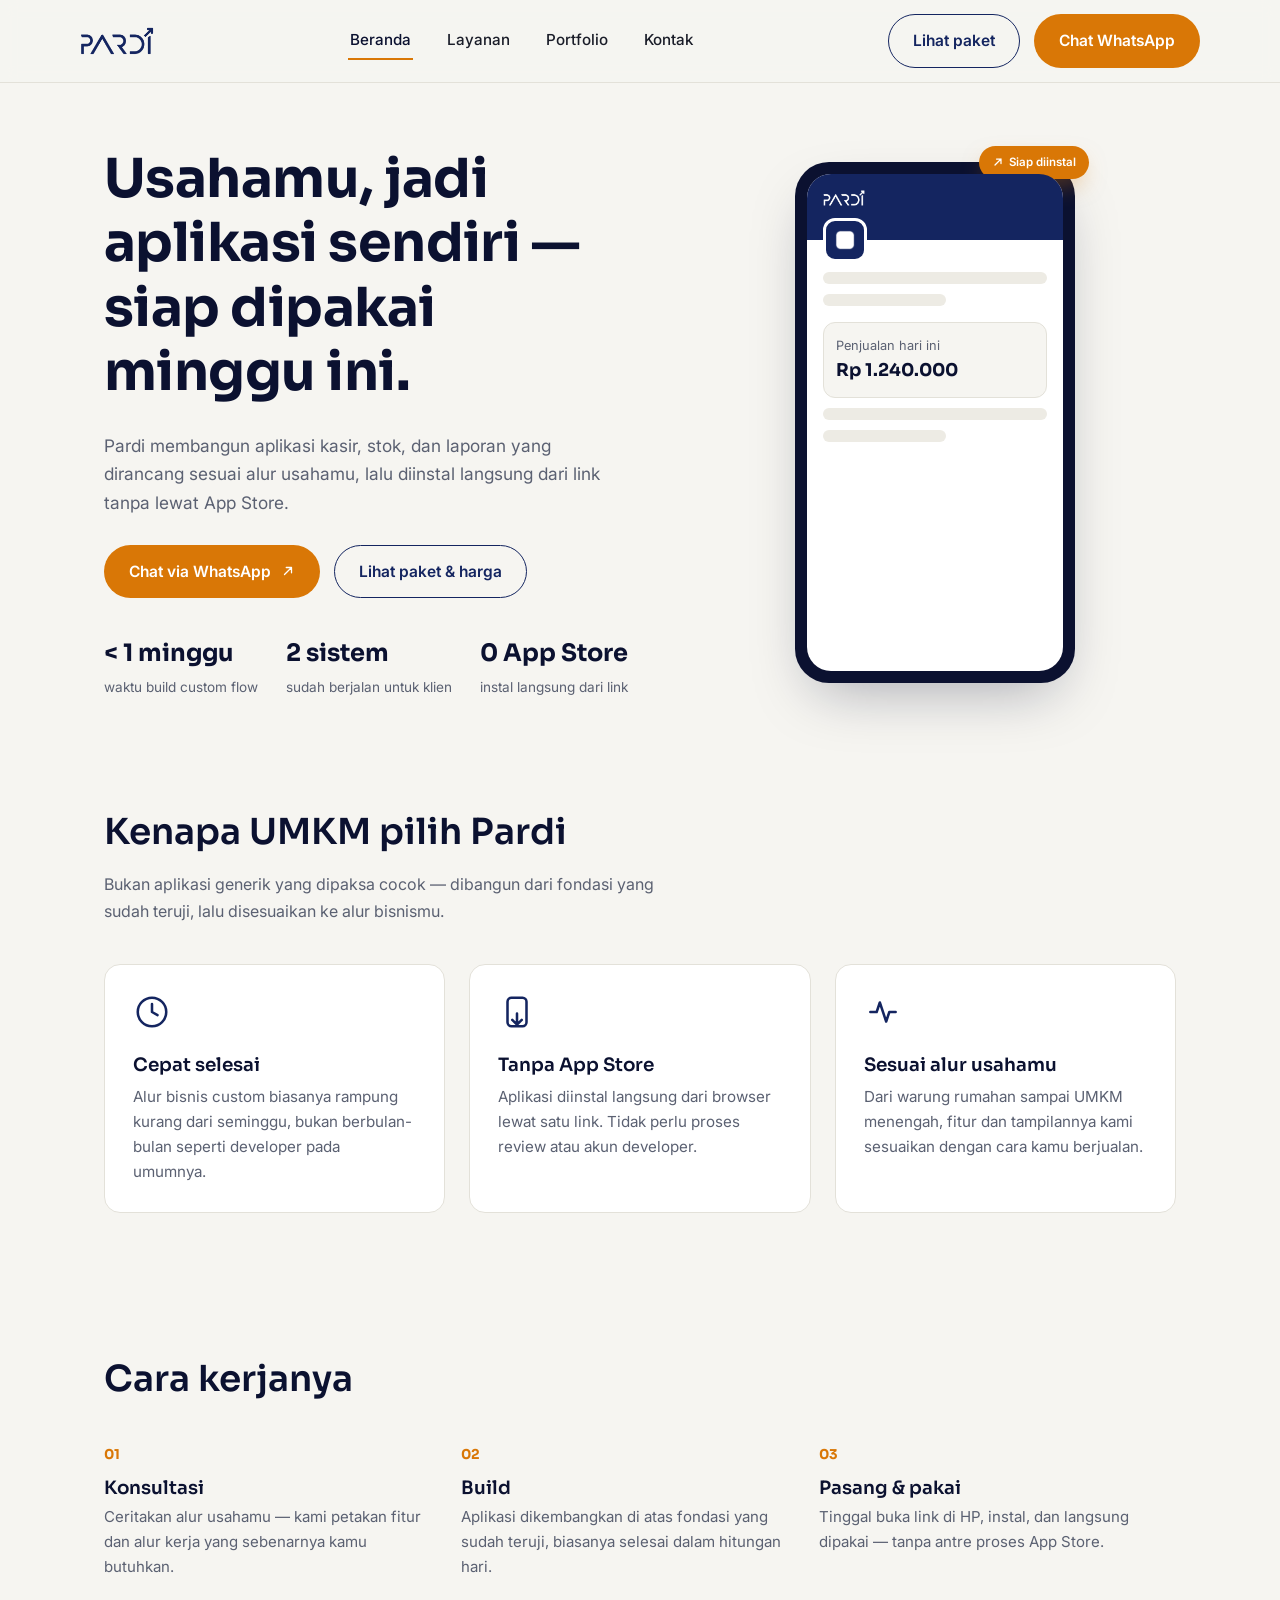
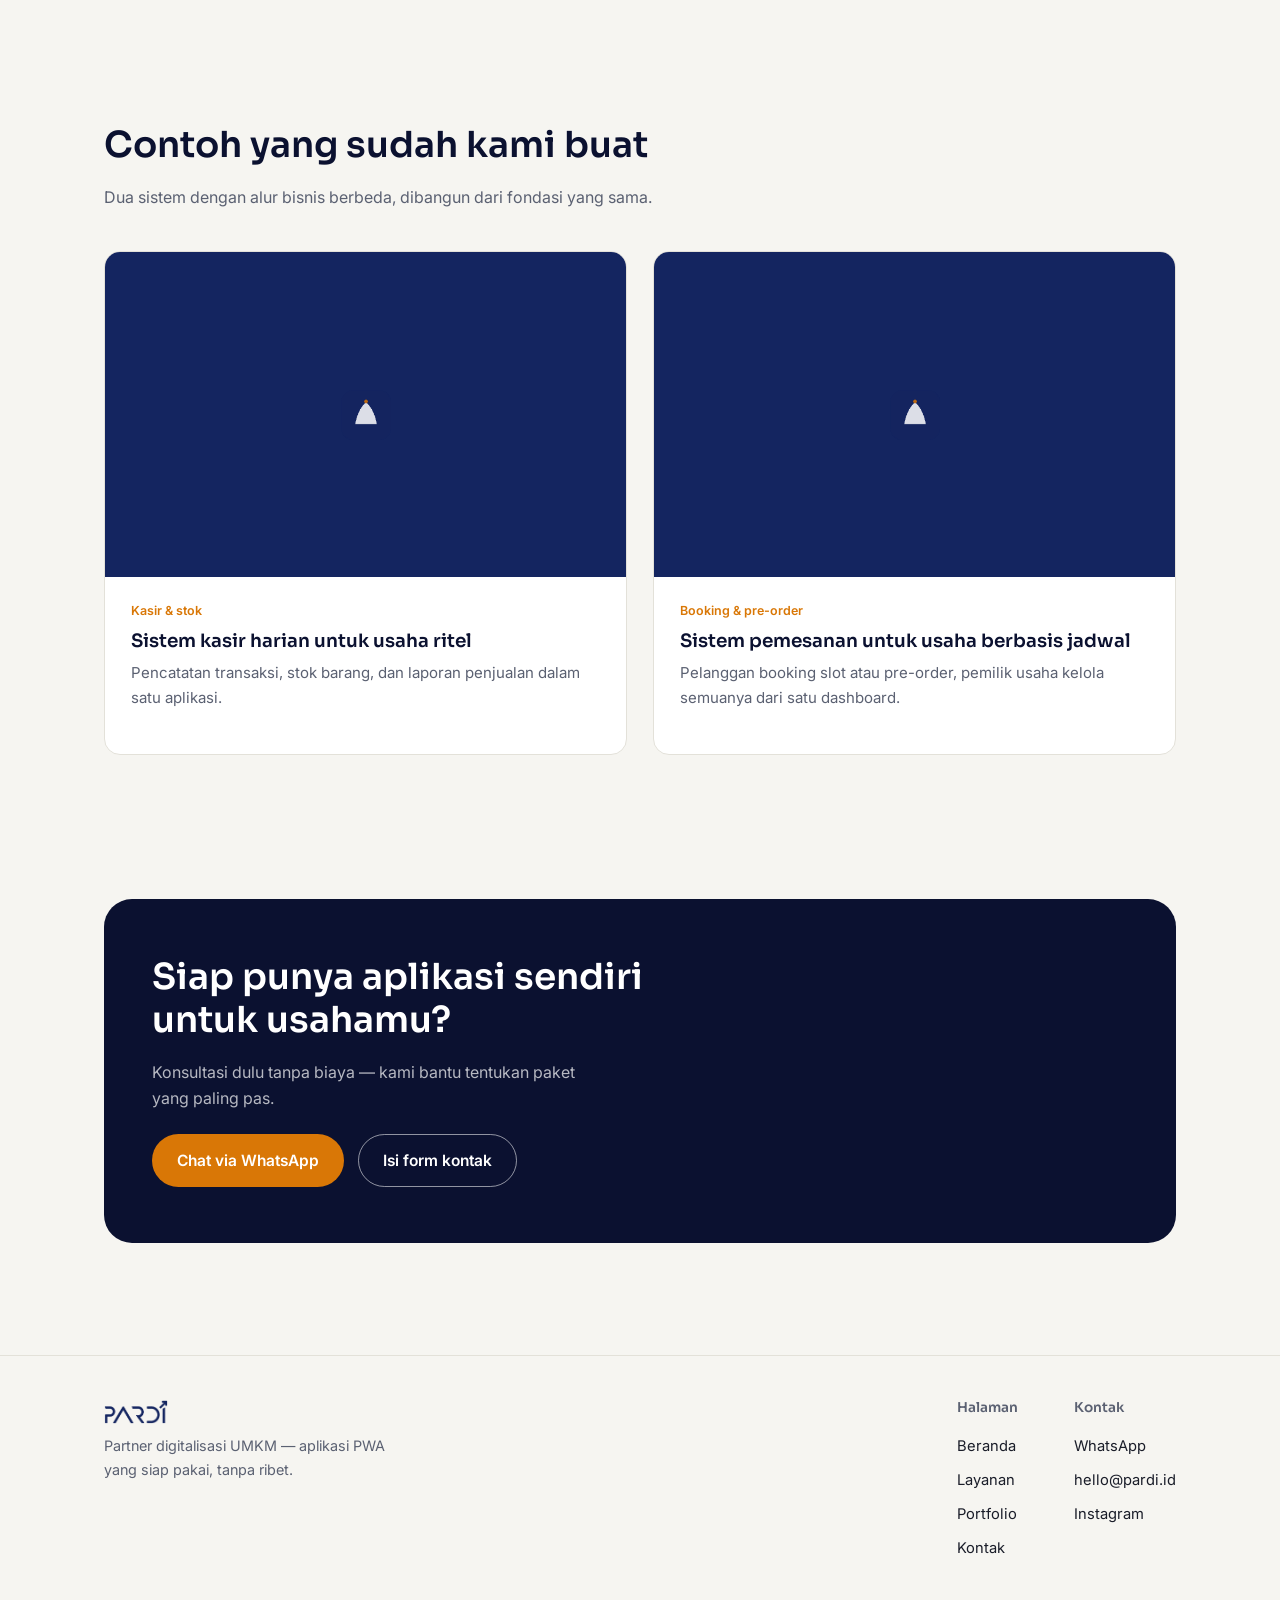
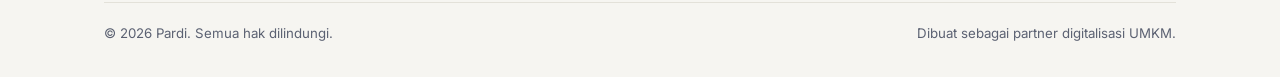
==== index.html @ 3a756428 "Initial website: Beranda, Layanan, Portfolio, Kontak" ====
<!DOCTYPE html>
<html lang="id">
<head>
<meta charset="UTF-8">
<meta name="viewport" content="width=device-width, initial-scale=1">
<title>Pardi — Partner Digitalisasi UMKM</title>
<meta name="description" content="Pardi bantu UMKM punya aplikasi kasir, stok, dan laporan sendiri. Instal langsung dari link, tanpa App Store, siap dalam hitungan hari.">
<link rel="manifest" href="manifest.json">
<meta name="theme-color" content="#142560">
<link rel="apple-touch-icon" href="assets/icons/apple-touch-icon.png">
<link rel="icon" href="assets/icons/favicon-32.png" sizes="32x32">
<link rel="stylesheet" href="assets/css/style.css">
</head>
<body>

<header class="site-header">
  <div class="wrap nav">
    <a href="index.html" class="nav-logo"><img src="assets/img/logo-pardi-navy.png" alt="Pardi"></a>
    <nav class="nav-links" id="nav-links">
      <a href="index.html" aria-current="page">Beranda</a>
      <a href="layanan.html">Layanan</a>
      <a href="portfolio.html">Portfolio</a>
      <a href="kontak.html">Kontak</a>
    </nav>
    <div class="nav-cta">
      <a class="btn btn-outline" href="layanan.html">Lihat paket</a>
      <a class="btn btn-primary" href="https://wa.me/6281200000000" target="_blank" rel="noopener">Chat WhatsApp</a>
      <button class="nav-toggle" aria-label="Buka menu" aria-expanded="false"><span></span><span></span><span></span></button>
    </div>
  </div>
</header>

<main>

  <section class="hero">
    <div class="wrap hero-grid">
      <div>
        <h1>Usahamu, jadi aplikasi sendiri — siap dipakai minggu ini.</h1>
        <p class="hero-sub">Pardi membangun aplikasi kasir, stok, dan laporan yang dirancang sesuai alur usahamu, lalu diinstal langsung dari link tanpa lewat App Store.</p>
        <div class="hero-ctas">
          <a class="btn btn-primary" href="https://wa.me/6281200000000" target="_blank" rel="noopener">
            Chat via WhatsApp
            <svg class="btn-arrow" width="14" height="14" viewBox="0 0 24 24" fill="none"><path d="M6 18L18 6M18 6H9M18 6V15" stroke="currentColor" stroke-width="2.2" stroke-linecap="round" stroke-linejoin="round"/></svg>
          </a>
          <a class="btn btn-outline" href="layanan.html">Lihat paket &amp; harga</a>
        </div>
        <div class="hero-meta">
          <div>&lt; 1 minggu<span>waktu build custom flow</span></div>
          <div>2 sistem<span>sudah berjalan untuk klien</span></div>
          <div>0 App Store<span>instal langsung dari link</span></div>
        </div>
      </div>

      <div class="phone-mock">
        <span class="install-pill">
          <svg width="12" height="12" viewBox="0 0 24 24" fill="none"><path d="M6 18L18 6M18 6H9M18 6V15" stroke="currentColor" stroke-width="2.5" stroke-linecap="round" stroke-linejoin="round"/></svg>
          Siap diinstal
        </span>
        <div class="phone-screen">
          <div class="phone-topbar">
            <img src="assets/img/logo-pardi-white.png" alt="">
            <div class="phone-app-icon"><img src="assets/icons/icon-192.png" alt=""></div>
          </div>
          <div class="phone-body">
            <div class="phone-row"></div>
            <div class="phone-row short"></div>
            <div class="phone-card">
              <div class="muted" style="font-size:.8rem;">Penjualan hari ini</div>
              <div class="amt">Rp 1.240.000</div>
            </div>
            <div class="phone-row"></div>
            <div class="phone-row short"></div>
          </div>
        </div>
      </div>
    </div>
  </section>

  <section>
    <div class="wrap">
      <div class="section-head">
        <h2>Kenapa UMKM pilih Pardi</h2>
        <p>Bukan aplikasi generik yang dipaksa cocok — dibangun dari fondasi yang sudah teruji, lalu disesuaikan ke alur bisnismu.</p>
      </div>
      <div class="value-grid">
        <div class="value-card">
          <svg class="value-mark" viewBox="0 0 24 24" fill="none"><circle cx="12" cy="12" r="9" stroke="#142560" stroke-width="1.6"/><path d="M12 7v5l3.5 2" stroke="#142560" stroke-width="1.6" stroke-linecap="round" stroke-linejoin="round"/></svg>
          <h3>Cepat selesai</h3>
          <p>Alur bisnis custom biasanya rampung kurang dari seminggu, bukan berbulan-bulan seperti developer pada umumnya.</p>
        </div>
        <div class="value-card">
          <svg class="value-mark" viewBox="0 0 24 24" fill="none"><rect x="6" y="3" width="12" height="18" rx="2.5" stroke="#142560" stroke-width="1.6"/><path d="M9 17l3 3 3-3M12 20v-7" stroke="#142560" stroke-width="1.6" stroke-linecap="round" stroke-linejoin="round"/></svg>
          <h3>Tanpa App Store</h3>
          <p>Aplikasi diinstal langsung dari browser lewat satu link. Tidak perlu proses review atau akun developer.</p>
        </div>
        <div class="value-card">
          <svg class="value-mark" viewBox="0 0 24 24" fill="none"><path d="M4 12h4l2-6 4 12 2-6h4" stroke="#142560" stroke-width="1.6" stroke-linecap="round" stroke-linejoin="round"/></svg>
          <h3>Sesuai alur usahamu</h3>
          <p>Dari warung rumahan sampai UMKM menengah, fitur dan tampilannya kami sesuaikan dengan cara kamu berjualan.</p>
        </div>
      </div>
    </div>
  </section>

  <section>
    <div class="wrap">
      <div class="section-head">
        <h2>Cara kerjanya</h2>
      </div>
      <div class="steps">
        <div class="step">
          <div class="step-num">01</div>
          <h3>Konsultasi</h3>
          <p>Ceritakan alur usahamu — kami petakan fitur dan alur kerja yang sebenarnya kamu butuhkan.</p>
        </div>
        <div class="step">
          <div class="step-num">02</div>
          <h3>Build</h3>
          <p>Aplikasi dikembangkan di atas fondasi yang sudah teruji, biasanya selesai dalam hitungan hari.</p>
        </div>
        <div class="step">
          <div class="step-num">03</div>
          <h3>Pasang &amp; pakai</h3>
          <p>Tinggal buka link di HP, instal, dan langsung dipakai — tanpa antre proses App Store.</p>
        </div>
      </div>
    </div>
  </section>

  <section>
    <div class="wrap">
      <div class="section-head">
        <h2>Contoh yang sudah kami buat</h2>
        <p>Dua sistem dengan alur bisnis berbeda, dibangun dari fondasi yang sama.</p>
      </div>
      <div class="folio-grid">
        <a class="folio-card" href="portfolio.html">
          <div class="folio-visual" style="display:flex;align-items:center;justify-content:center;">
            <img src="assets/icons/icon-192.png" alt="" style="width:56px;height:56px;opacity:.85;">
          </div>
          <div class="folio-body">
            <div class="folio-kicker">Kasir &amp; stok</div>
            <h3>Sistem kasir harian untuk usaha ritel</h3>
            <p>Pencatatan transaksi, stok barang, dan laporan penjualan dalam satu aplikasi.</p>
          </div>
        </a>
        <a class="folio-card" href="portfolio.html">
          <div class="folio-visual" style="display:flex;align-items:center;justify-content:center;">
            <img src="assets/icons/icon-192.png" alt="" style="width:56px;height:56px;opacity:.85;">
          </div>
          <div class="folio-body">
            <div class="folio-kicker">Booking &amp; pre-order</div>
            <h3>Sistem pemesanan untuk usaha berbasis jadwal</h3>
            <p>Pelanggan booking slot atau pre-order, pemilik usaha kelola semuanya dari satu dashboard.</p>
          </div>
        </a>
      </div>
    </div>
  </section>

  <section>
    <div class="wrap">
      <div class="cta-banner">
        <h2>Siap punya aplikasi sendiri untuk usahamu?</h2>
        <p>Konsultasi dulu tanpa biaya — kami bantu tentukan paket yang paling pas.</p>
        <div class="hero-ctas">
          <a class="btn btn-primary" href="https://wa.me/6281200000000" target="_blank" rel="noopener">Chat via WhatsApp</a>
          <a class="btn btn-outline on-dark" href="kontak.html">Isi form kontak</a>
        </div>
      </div>
    </div>
  </section>

</main>

<footer class="site-footer">
  <div class="wrap">
    <div class="footer-grid">
      <div class="footer-logo">
        <img src="assets/img/logo-pardi-navy.png" alt="Pardi">
        <p class="muted" style="max-width:32ch; font-size:.9rem;">Partner digitalisasi UMKM — aplikasi PWA yang siap pakai, tanpa ribet.</p>
      </div>
      <div class="footer-cols">
        <div class="footer-col">
          <h4>Halaman</h4>
          <a href="index.html">Beranda</a>
          <a href="layanan.html">Layanan</a>
          <a href="portfolio.html">Portfolio</a>
          <a href="kontak.html">Kontak</a>
        </div>
        <div class="footer-col">
          <h4>Kontak</h4>
          <a href="https://wa.me/6281200000000" target="_blank" rel="noopener">WhatsApp</a>
          <a href="mailto:hello@pardi.id">hello@pardi.id</a>
          <a href="#">Instagram</a>
        </div>
      </div>
    </div>
    <div class="footer-bottom">
      <span>&copy; 2026 Pardi. Semua hak dilindungi.</span>
      <span>Dibuat sebagai partner digitalisasi UMKM.</span>
    </div>
  </div>
</footer>

<script src="assets/js/main.js"></script>
</body>
</html>
---- assets/css/style.css ----
@import url('https://fonts.googleapis.com/css2?family=Sora:wght@400;500;600;700&family=Inter:wght@400;500;600&display=swap');

:root{
  --navy-900:#0B1130;
  --navy-700:#142560;
  --navy-600:#1E3380;
  --amber-500:#D97706;
  --amber-100:#FCEBD5;
  --paper:#F6F5F1;
  --white:#FFFFFF;
  --ink:#1A1D29;
  --ink-muted:#5B6172;
  --border:#E3E1D9;
  --radius-sm:10px;
  --radius-md:16px;
  --radius-lg:28px;
  --maxw:1120px;
}

*,*::before,*::after{box-sizing:border-box;}
html{scroll-behavior:smooth;}
body{
  margin:0;
  background:var(--paper);
  color:var(--ink);
  font-family:'Inter',system-ui,sans-serif;
  font-size:16px;
  line-height:1.65;
  -webkit-font-smoothing:antialiased;
}
h1,h2,h3,h4{
  font-family:'Sora',system-ui,sans-serif;
  color:var(--navy-900);
  line-height:1.2;
  margin:0 0 .5em;
  font-weight:600;
}
h1{font-size:clamp(2.1rem,4.2vw,3.4rem); font-weight:700; letter-spacing:-.01em;}
h2{font-size:clamp(1.6rem,2.8vw,2.3rem);}
h3{font-size:1.15rem; font-weight:600;}
p{margin:0 0 1em; color:var(--ink);}
a{color:inherit; text-decoration:none;}
img{max-width:100%; display:block;}
ul{margin:0; padding:0; list-style:none;}
:focus-visible{outline:2.5px solid var(--amber-500); outline-offset:3px;}

.wrap{max-width:var(--maxw); margin:0 auto; padding:0 24px;}
section{padding:72px 0;}
@media (max-width:640px){ section{padding:52px 0;} }

.muted{color:var(--ink-muted);}
.eyebrow{display:none;} /* intentionally unused: avoiding tracked-out label chrome */

/* ---------- Buttons ---------- */
.btn{
  display:inline-flex; align-items:center; gap:8px;
  padding:13px 24px; border-radius:999px;
  font-family:'Inter',sans-serif; font-weight:600; font-size:.97rem;
  border:1.5px solid transparent; cursor:pointer; transition:transform .15s ease, background .15s ease;
}
.btn:hover{transform:translateY(-1px);}
.btn-primary{background:var(--amber-500); color:var(--white);}
.btn-primary:hover{background:#C26A05;}
.btn-outline{background:transparent; border-color:var(--navy-700); color:var(--navy-700);}
.btn-outline:hover{background:var(--navy-700); color:var(--white);}
.btn-outline.on-dark{border-color:rgba(255,255,255,.55); color:var(--white);}
.btn-outline.on-dark:hover{background:var(--white); color:var(--navy-900);}
.btn-arrow{margin-left:2px;}

/* ---------- Header / Nav ---------- */
.site-header{
  position:sticky; top:0; z-index:40;
  background:rgba(246,245,241,.9); backdrop-filter:blur(8px);
  border-bottom:1px solid var(--border);
}
.nav{display:flex; align-items:center; justify-content:space-between; padding:14px 0;}
.nav-logo img{height:28px; width:auto;}
.nav-links{display:flex; align-items:center; gap:32px;}
.nav-links a{font-weight:500; font-size:.95rem; color:var(--ink); padding:6px 2px; border-bottom:2px solid transparent;}
.nav-links a:hover, .nav-links a[aria-current="page"]{border-color:var(--amber-500); color:var(--navy-900);}
.nav-cta{display:flex; align-items:center; gap:14px;}
.nav-toggle{display:none; background:none; border:none; padding:8px; cursor:pointer;}
.nav-toggle span{display:block; width:22px; height:2px; background:var(--navy-900); margin:5px 0; border-radius:2px;}

@media (max-width:860px){
  .nav-links{
    position:fixed; inset:64px 0 auto 0; background:var(--paper); border-bottom:1px solid var(--border);
    flex-direction:column; align-items:flex-start; gap:0; padding:8px 24px 18px;
    transform:translateY(-8px); opacity:0; pointer-events:none; transition:opacity .18s ease, transform .18s ease;
  }
  .nav-links.open{ transform:translateY(0); opacity:1; pointer-events:auto; }
  .nav-links a{width:100%; padding:12px 0; border-bottom:1px solid var(--border);}
  .nav-cta .btn-outline{display:none;}
  .nav-toggle{display:block;}
}

/* ---------- Hero ---------- */
.hero{padding:64px 0 40px;}
.hero-grid{display:grid; grid-template-columns:1.05fr .95fr; gap:56px; align-items:center;}
@media (max-width:900px){ .hero-grid{grid-template-columns:1fr; gap:40px;} }
.hero h1{max-width:15ch;}
.hero-sub{font-size:1.08rem; color:var(--ink-muted); max-width:46ch; margin-bottom:1.6em;}
.hero-ctas{display:flex; gap:14px; flex-wrap:wrap;}
.hero-meta{display:flex; gap:28px; margin-top:36px; flex-wrap:wrap;}
.hero-meta div{font-family:'Sora',sans-serif; font-weight:700; font-size:1.5rem; color:var(--navy-900);}
.hero-meta span{display:block; font-family:'Inter',sans-serif; font-weight:400; font-size:.85rem; color:var(--ink-muted); margin-top:2px;}

/* phone mock visual */
.phone-mock{
  position:relative; margin-inline:auto; width:min(280px,80%);
  background:var(--navy-900); border-radius:34px; padding:12px;
  box-shadow:0 24px 60px -20px rgba(11,17,48,.35);
}
.phone-screen{
  background:var(--white); border-radius:24px; overflow:hidden; aspect-ratio:9/17.5;
  display:flex; flex-direction:column;
}
.phone-topbar{background:var(--navy-700); padding:16px 16px 34px; position:relative;}
.phone-topbar img{height:16px; filter:brightness(0) invert(1);}
.phone-app-icon{
  position:absolute; left:16px; bottom:-22px; width:44px; height:44px; border-radius:12px;
  background:var(--navy-700); border:3px solid var(--white); display:flex; align-items:center; justify-content:center;
}
.phone-app-icon img{height:20px;}
.phone-body{padding:32px 16px 16px; flex:1; display:flex; flex-direction:column; gap:10px;}
.phone-row{height:12px; background:#EDEBE4; border-radius:6px;}
.phone-row.short{width:55%;}
.phone-card{background:var(--paper); border:1px solid var(--border); border-radius:12px; padding:12px; margin-top:6px;}
.phone-card .amt{font-family:'Sora',sans-serif; font-weight:700; color:var(--navy-900); font-size:1.1rem;}
.install-pill{
  position:absolute; top:-16px; right:-14px; background:var(--amber-500); color:var(--white);
  font-size:.72rem; font-weight:600; padding:7px 13px; border-radius:999px;
  display:flex; align-items:center; gap:5px; box-shadow:0 10px 24px -8px rgba(217,118,6,.55);
}

/* ---------- Value props ---------- */
.value-grid{display:grid; grid-template-columns:repeat(3,1fr); gap:24px; margin-top:40px;}
@media (max-width:760px){ .value-grid{grid-template-columns:1fr;} }
.value-card{background:var(--white); border:1px solid var(--border); border-radius:var(--radius-md); padding:28px;}
.value-mark{width:38px; height:38px; margin-bottom:16px;}
.value-card h3{margin-bottom:.4em;}
.value-card p{color:var(--ink-muted); font-size:.95rem; margin:0;}

/* ---------- How it works ---------- */
.steps{display:grid; grid-template-columns:repeat(3,1fr); gap:0; margin-top:44px; position:relative;}
@media (max-width:760px){ .steps{grid-template-columns:1fr; gap:28px;} }
.step{position:relative; padding-right:28px;}
.step-num{font-family:'Sora',sans-serif; font-weight:700; font-size:.85rem; color:var(--amber-500); margin-bottom:10px;}
.step h3{margin-bottom:.35em;}
.step p{color:var(--ink-muted); font-size:.94rem; margin:0;}

/* ---------- Section header ---------- */
.section-head{max-width:56ch; margin-bottom:8px;}
.section-head p{color:var(--ink-muted);}

/* ---------- Package cards ---------- */
.pkg-grid{display:grid; grid-template-columns:repeat(3,1fr); gap:22px; margin-top:40px; align-items:stretch;}
@media (max-width:900px){ .pkg-grid{grid-template-columns:1fr;} }
.pkg-card{
  background:var(--white); border:1px solid var(--border); border-radius:var(--radius-md);
  padding:30px 26px; display:flex; flex-direction:column;
}
.pkg-card.featured{border-color:var(--navy-700); box-shadow:0 18px 40px -22px rgba(20,37,96,.35);}
.pkg-tag{font-size:.78rem; font-weight:600; color:var(--amber-500); margin-bottom:10px;}
.pkg-card h3{font-size:1.3rem;}
.pkg-fit{color:var(--ink-muted); font-size:.92rem; margin-bottom:18px;}
.pkg-price{font-family:'Sora',sans-serif; font-weight:700; font-size:1.35rem; color:var(--navy-900); margin-bottom:2px;}
.pkg-price span{font-family:'Inter',sans-serif; font-weight:400; font-size:.8rem; color:var(--ink-muted); display:block; margin-top:2px;}
.pkg-list{margin:20px 0; display:flex; flex-direction:column; gap:10px;}
.pkg-list li{display:flex; gap:9px; font-size:.92rem; color:var(--ink); align-items:flex-start;}
.pkg-list li svg{flex-shrink:0; margin-top:3px;}
.pkg-card .btn{margin-top:auto; justify-content:center;}

/* ---------- Addon table ---------- */
.addon-list{margin-top:16px; border-top:1px solid var(--border);}
.addon-row{display:flex; justify-content:space-between; gap:16px; padding:16px 0; border-bottom:1px solid var(--border);}
.addon-row .name{font-weight:500;}
.addon-row .price{color:var(--navy-700); font-weight:600; white-space:nowrap;}

/* ---------- Portfolio cards ---------- */
.folio-grid{display:grid; grid-template-columns:repeat(2,1fr); gap:26px; margin-top:40px;}
@media (max-width:760px){ .folio-grid{grid-template-columns:1fr;} }
.folio-card{background:var(--white); border:1px solid var(--border); border-radius:var(--radius-md); overflow:hidden;}
.folio-visual{aspect-ratio:16/10; min-height:200px; background:var(--navy-700); position:relative; overflow:hidden;}
.folio-body{padding:24px 26px 28px;}
.folio-kicker{font-size:.78rem; font-weight:600; color:var(--amber-500); margin-bottom:8px;}
.folio-body p{color:var(--ink-muted); font-size:.94rem;}
.folio-tags{display:flex; gap:8px; flex-wrap:wrap; margin-top:14px;}
.folio-tags span{font-size:.78rem; background:var(--paper); border:1px solid var(--border); padding:4px 10px; border-radius:999px; color:var(--ink-muted);}

/* ---------- CTA banner ---------- */
.cta-banner{background:var(--navy-900); border-radius:var(--radius-lg); padding:56px 48px; text-align:left; position:relative; overflow:hidden;}
.cta-banner h2{color:var(--white); max-width:20ch;}
.cta-banner p{color:rgba(255,255,255,.7); max-width:44ch;}
.cta-banner .hero-ctas{margin-top:22px;}
@media (max-width:640px){ .cta-banner{padding:40px 26px;} }

/* ---------- Footer ---------- */
.site-footer{border-top:1px solid var(--border); padding:44px 0 32px; margin-top:40px;}
.footer-grid{display:flex; justify-content:space-between; gap:40px; flex-wrap:wrap;}
.footer-logo img{height:24px; margin-bottom:10px;}
.footer-cols{display:flex; gap:56px; flex-wrap:wrap;}
.footer-col h4{font-size:.85rem; color:var(--ink-muted); font-weight:600; margin-bottom:12px;}
.footer-col a{display:block; font-size:.92rem; padding:5px 0; color:var(--ink);}
.footer-bottom{margin-top:36px; padding-top:20px; border-top:1px solid var(--border); font-size:.83rem; color:var(--ink-muted); display:flex; justify-content:space-between; flex-wrap:wrap; gap:8px;}

/* ---------- Page hero (inner pages) ---------- */
.page-hero{padding:56px 0 8px;}
.page-hero h1{max-width:20ch;}
.page-hero p{max-width:56ch; color:var(--ink-muted); font-size:1.05rem;}

/* ---------- Contact page ---------- */
.contact-grid{display:grid; grid-template-columns:1fr 1fr; gap:48px; margin-top:36px; align-items:start;}
@media (max-width:860px){ .contact-grid{grid-template-columns:1fr;} }
.contact-card{background:var(--white); border:1px solid var(--border); border-radius:var(--radius-md); padding:30px;}
.field{margin-bottom:18px;}
.field label{display:block; font-size:.88rem; font-weight:500; margin-bottom:6px;}
.field input, .field select, .field textarea{
  width:100%; padding:11px 14px; border:1.5px solid var(--border); border-radius:10px;
  font-family:'Inter',sans-serif; font-size:.95rem; background:var(--white); color:var(--ink);
}
.field input:focus, .field select:focus, .field textarea:focus{border-color:var(--navy-700); outline:none;}
.field textarea{resize:vertical; min-height:96px;}
.field-error{display:none; color:#B42318; font-size:.82rem; margin-top:6px;}
.field.has-error input, .field.has-error select, .field.has-error textarea{border-color:#B42318;}
.field.has-error .field-error{display:block;}
.form-note{font-size:.82rem; color:var(--ink-muted); margin-top:14px;}
.contact-direct{display:flex; flex-direction:column; gap:16px;}
.direct-item{display:flex; gap:14px; align-items:flex-start; background:var(--white); border:1px solid var(--border); border-radius:var(--radius-md); padding:20px;}
.direct-item .ic{width:38px; height:38px; border-radius:10px; background:var(--amber-100); display:flex; align-items:center; justify-content:center; flex-shrink:0;}
.direct-item h3{margin-bottom:2px; font-size:1rem;}
.direct-item p{margin:0; color:var(--ink-muted); font-size:.9rem;}
.form-success{display:none; background:#EDF7EE; border:1px solid #BFE3C4; color:#1E5B2A; padding:14px 16px; border-radius:10px; font-size:.9rem; margin-bottom:18px;}
.form-success.show{display:block;}
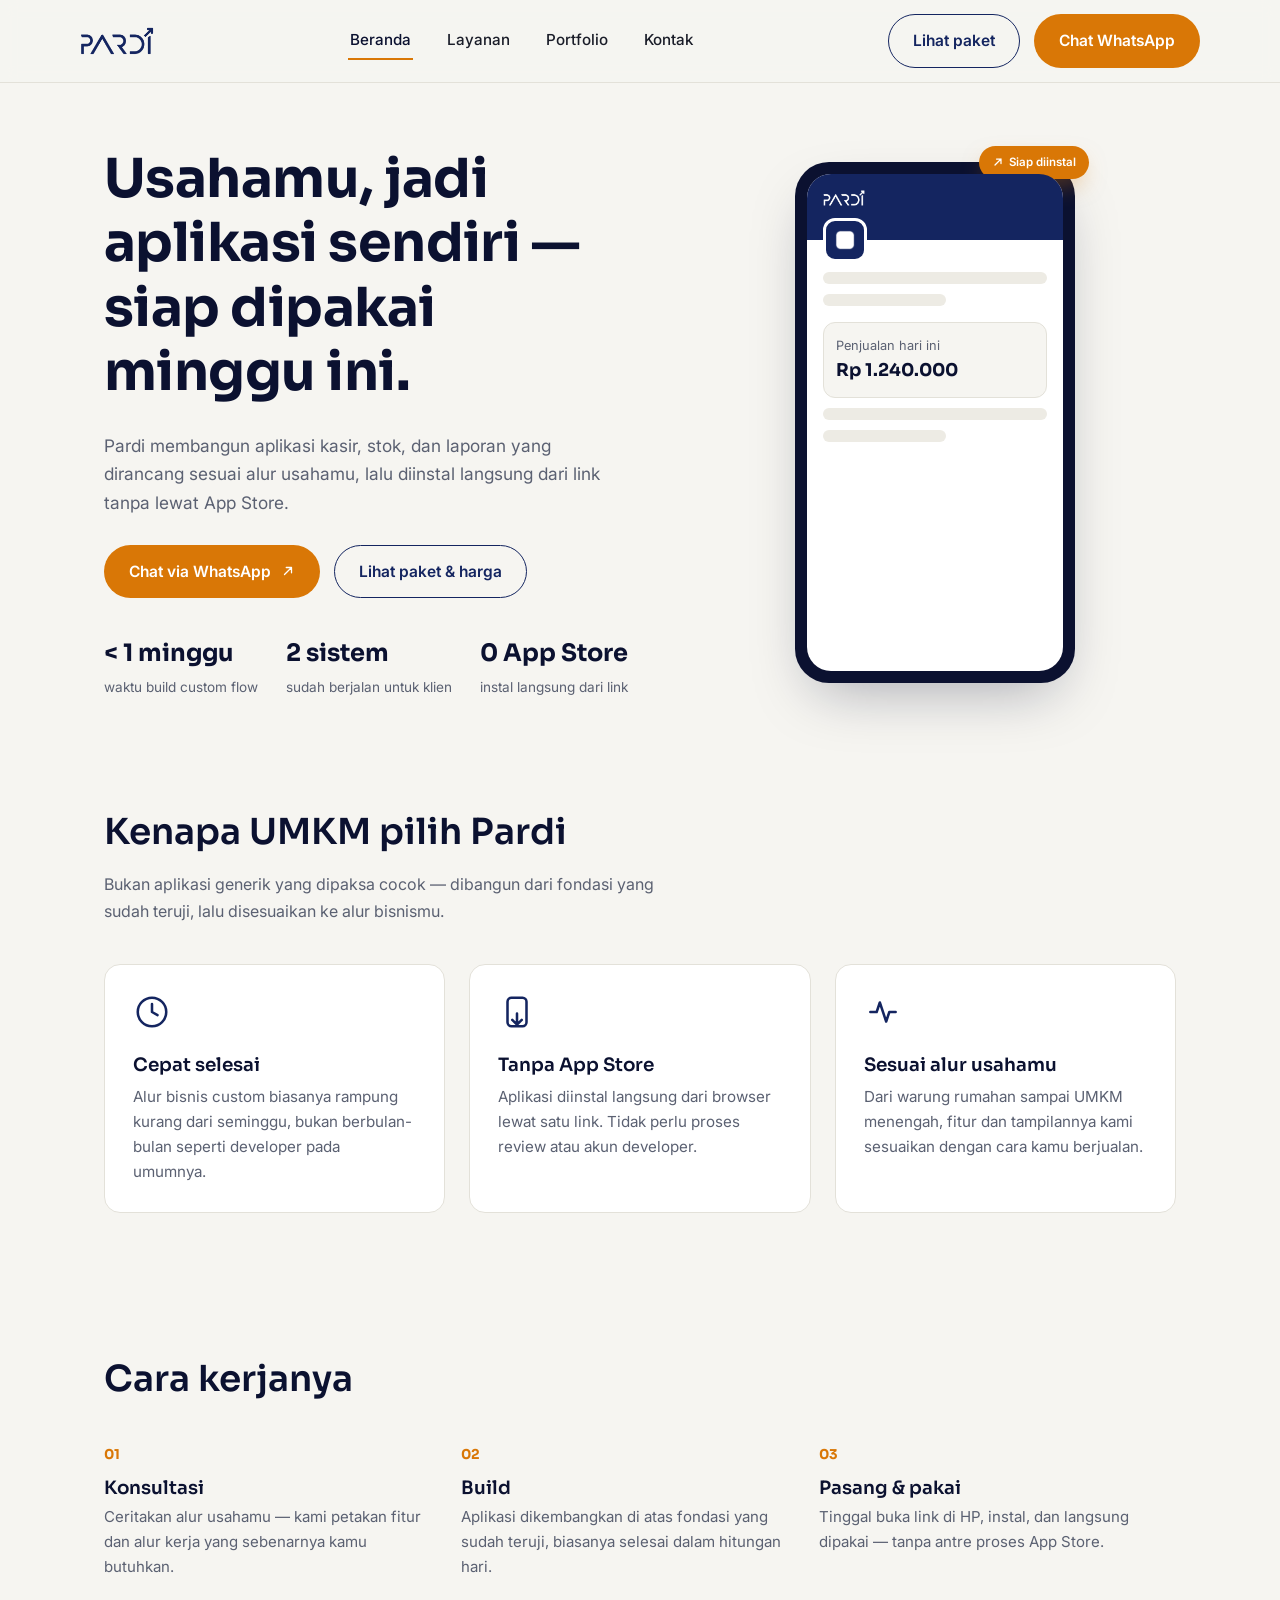
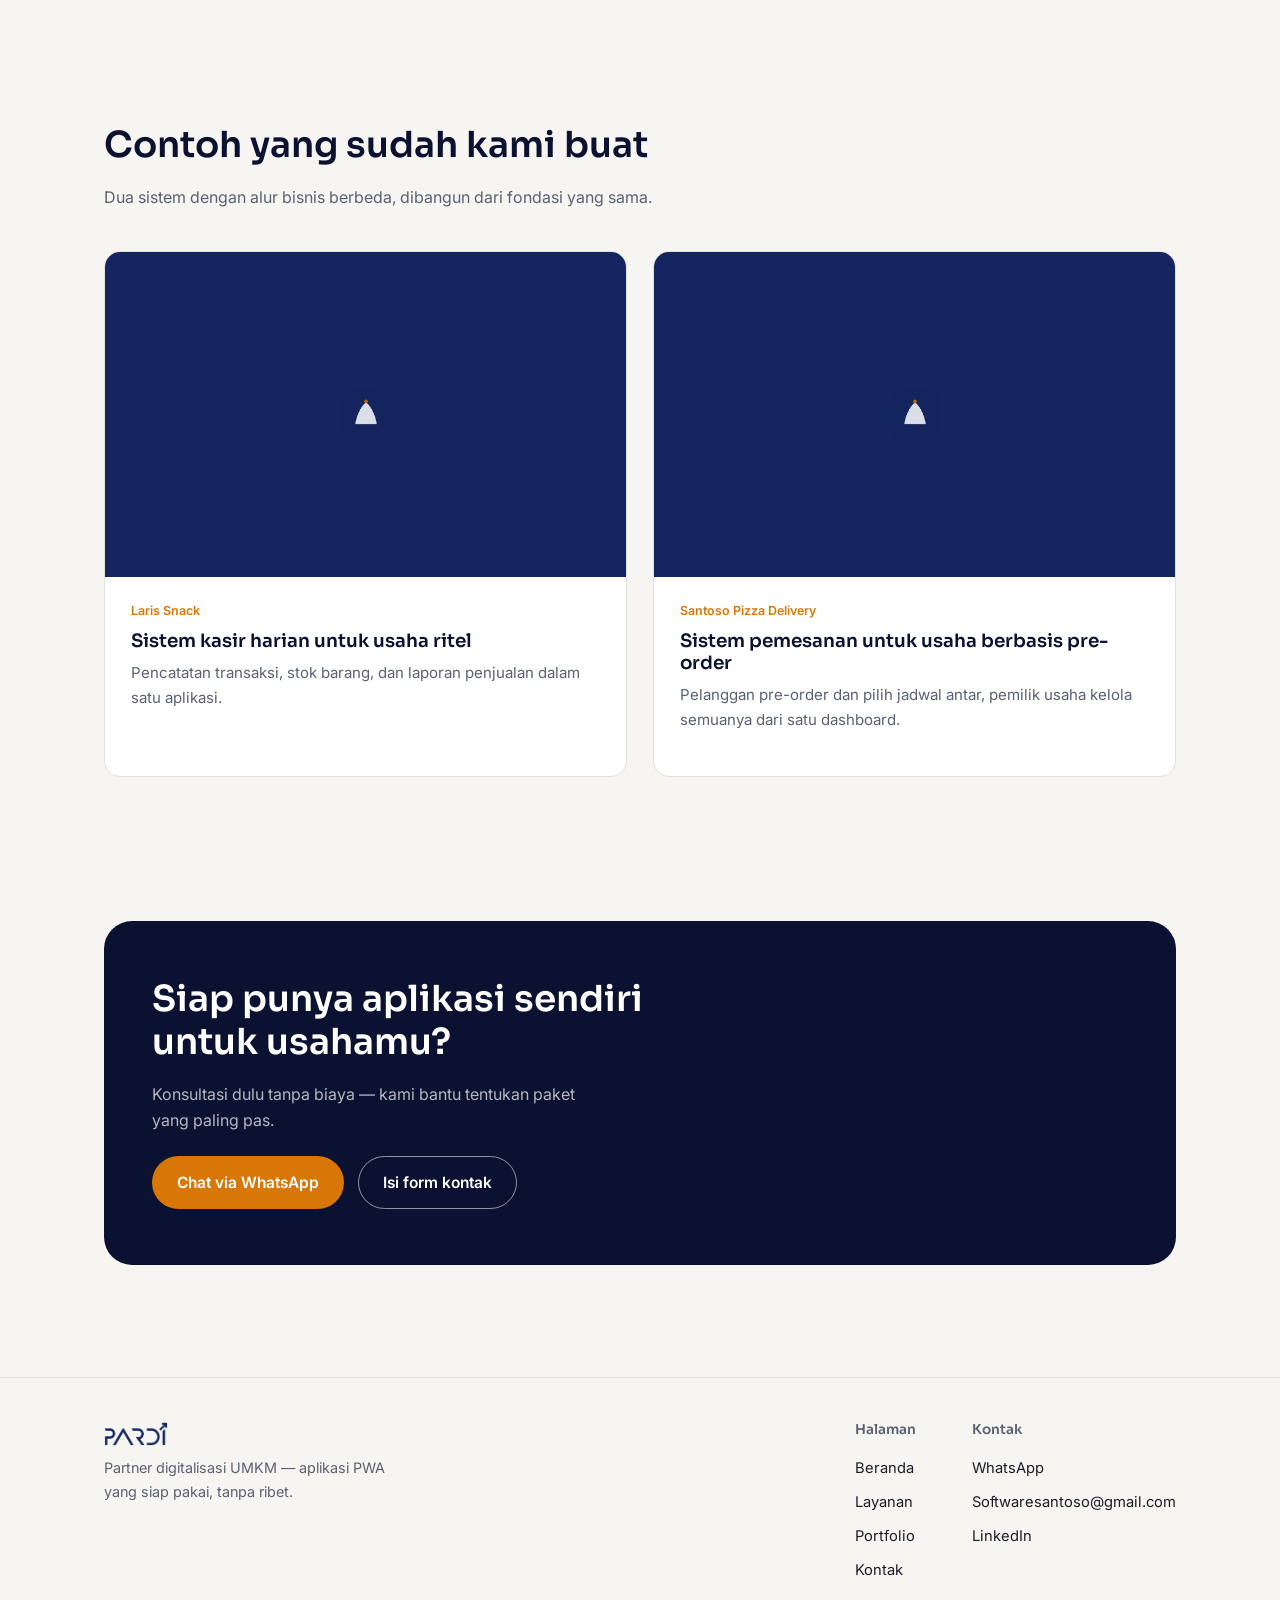
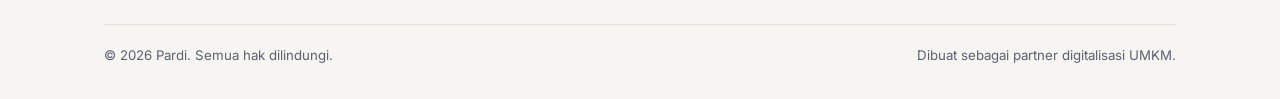
==== commit 9b539b41: "Update contact details and portfolio" ====
--- a/index.html
+++ b/index.html
@@ -139,7 +139,7 @@
             <img src="assets/icons/icon-192.png" alt="" style="width:56px;height:56px;opacity:.85;">
           </div>
           <div class="folio-body">
-            <div class="folio-kicker">Kasir &amp; stok</div>
+            <div class="folio-kicker">Laris Snack</div>
             <h3>Sistem kasir harian untuk usaha ritel</h3>
             <p>Pencatatan transaksi, stok barang, dan laporan penjualan dalam satu aplikasi.</p>
           </div>
@@ -149,9 +149,9 @@
             <img src="assets/icons/icon-192.png" alt="" style="width:56px;height:56px;opacity:.85;">
           </div>
           <div class="folio-body">
-            <div class="folio-kicker">Booking &amp; pre-order</div>
-            <h3>Sistem pemesanan untuk usaha berbasis jadwal</h3>
-            <p>Pelanggan booking slot atau pre-order, pemilik usaha kelola semuanya dari satu dashboard.</p>
+            <div class="folio-kicker">Santoso Pizza Delivery</div>
+            <h3>Sistem pemesanan untuk usaha berbasis pre-order</h3>
+            <p>Pelanggan pre-order dan pilih jadwal antar, pemilik usaha kelola semuanya dari satu dashboard.</p>
           </div>
         </a>
       </div>
@@ -191,8 +191,8 @@
         <div class="footer-col">
           <h4>Kontak</h4>
           <a href="https://wa.me/6281200000000" target="_blank" rel="noopener">WhatsApp</a>
-          <a href="mailto:hello@pardi.id">hello@pardi.id</a>
-          <a href="#">Instagram</a>
+          <a href="mailto:Softwaresantoso@gmail.com">Softwaresantoso@gmail.com</a>
+          <a href="#" target="_blank" rel="noopener">LinkedIn</a>
         </div>
       </div>
     </div>
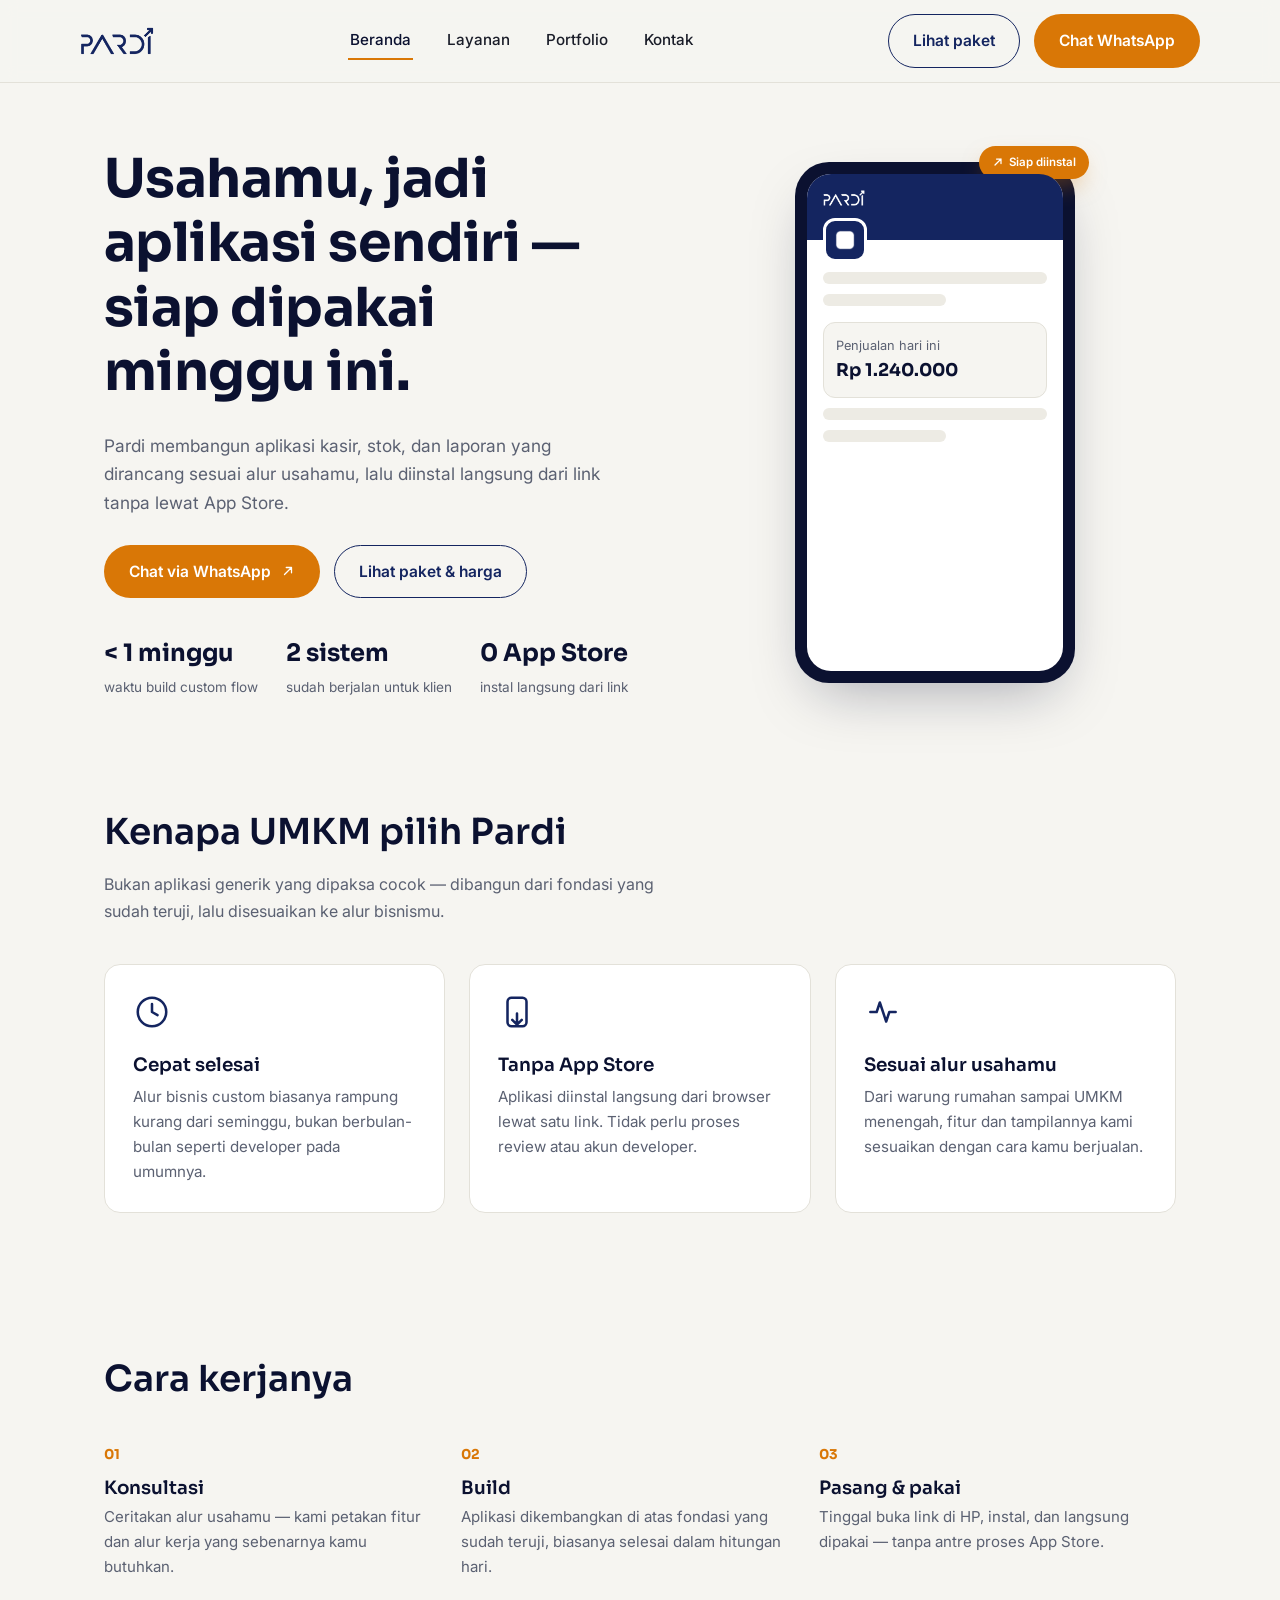
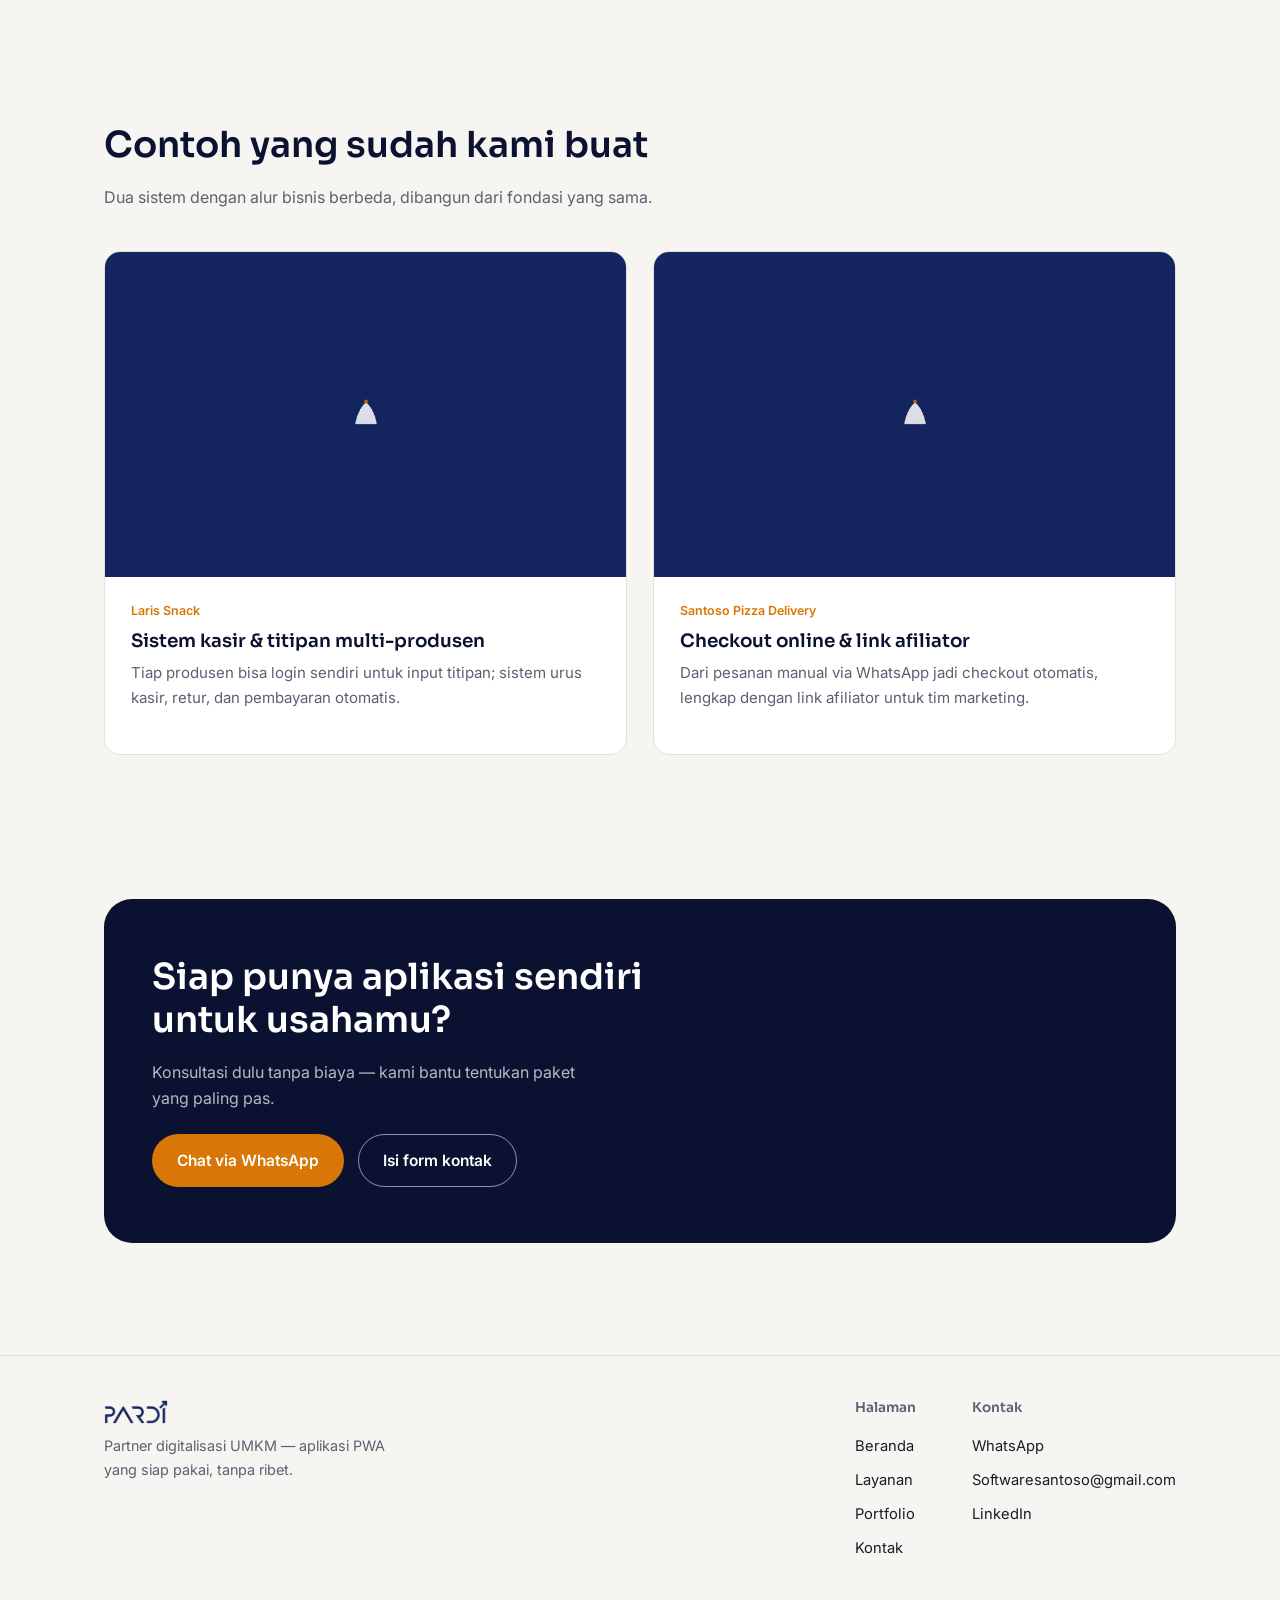
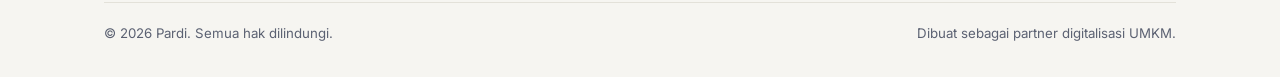
==== commit a2ae3b9a: "Update portfolio content" ====
--- a/index.html
+++ b/index.html
@@ -140,8 +140,8 @@
           </div>
           <div class="folio-body">
             <div class="folio-kicker">Laris Snack</div>
-            <h3>Sistem kasir harian untuk usaha ritel</h3>
-            <p>Pencatatan transaksi, stok barang, dan laporan penjualan dalam satu aplikasi.</p>
+            <h3>Sistem kasir &amp; titipan multi-produsen</h3>
+            <p>Tiap produsen bisa login sendiri untuk input titipan; sistem urus kasir, retur, dan pembayaran otomatis.</p>
           </div>
         </a>
         <a class="folio-card" href="portfolio.html">
@@ -150,8 +150,8 @@
           </div>
           <div class="folio-body">
             <div class="folio-kicker">Santoso Pizza Delivery</div>
-            <h3>Sistem pemesanan untuk usaha berbasis pre-order</h3>
-            <p>Pelanggan pre-order dan pilih jadwal antar, pemilik usaha kelola semuanya dari satu dashboard.</p>
+            <h3>Checkout online &amp; link afiliator</h3>
+            <p>Dari pesanan manual via WhatsApp jadi checkout otomatis, lengkap dengan link afiliator untuk tim marketing.</p>
           </div>
         </a>
       </div>
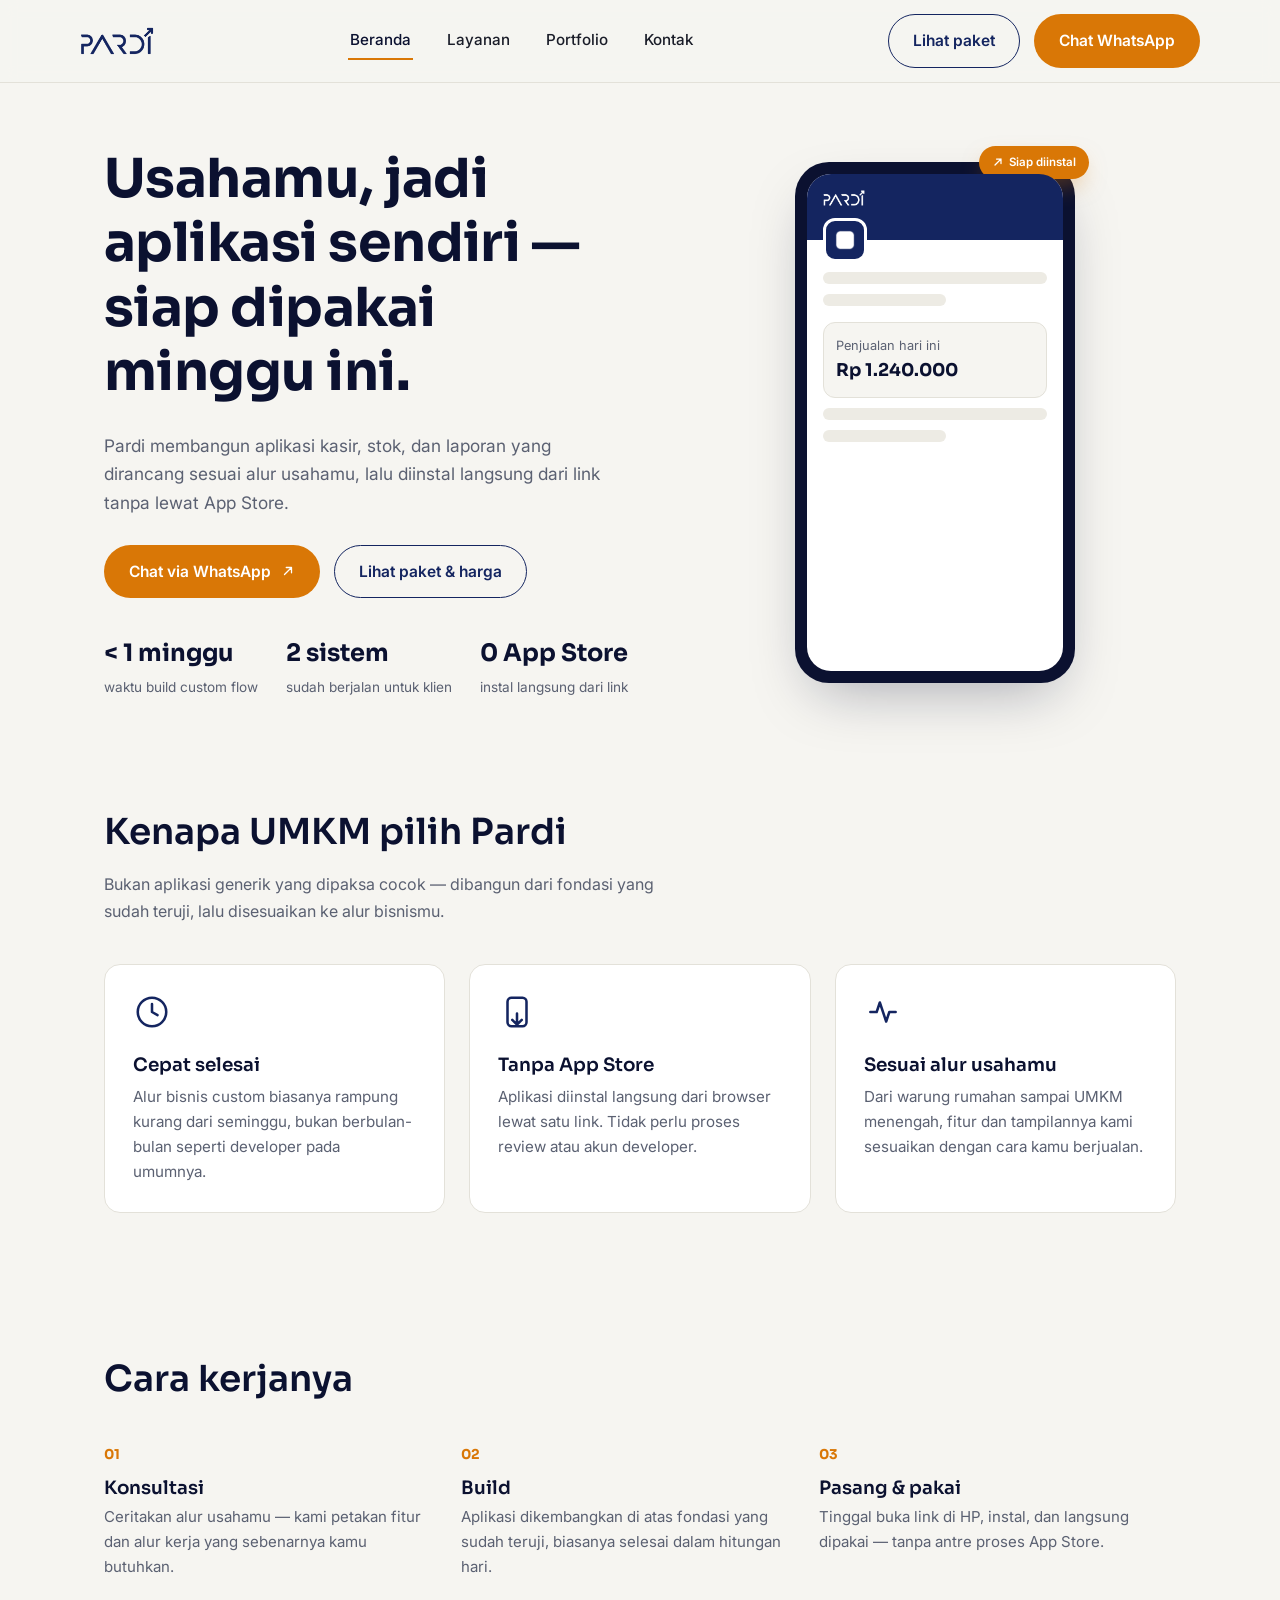
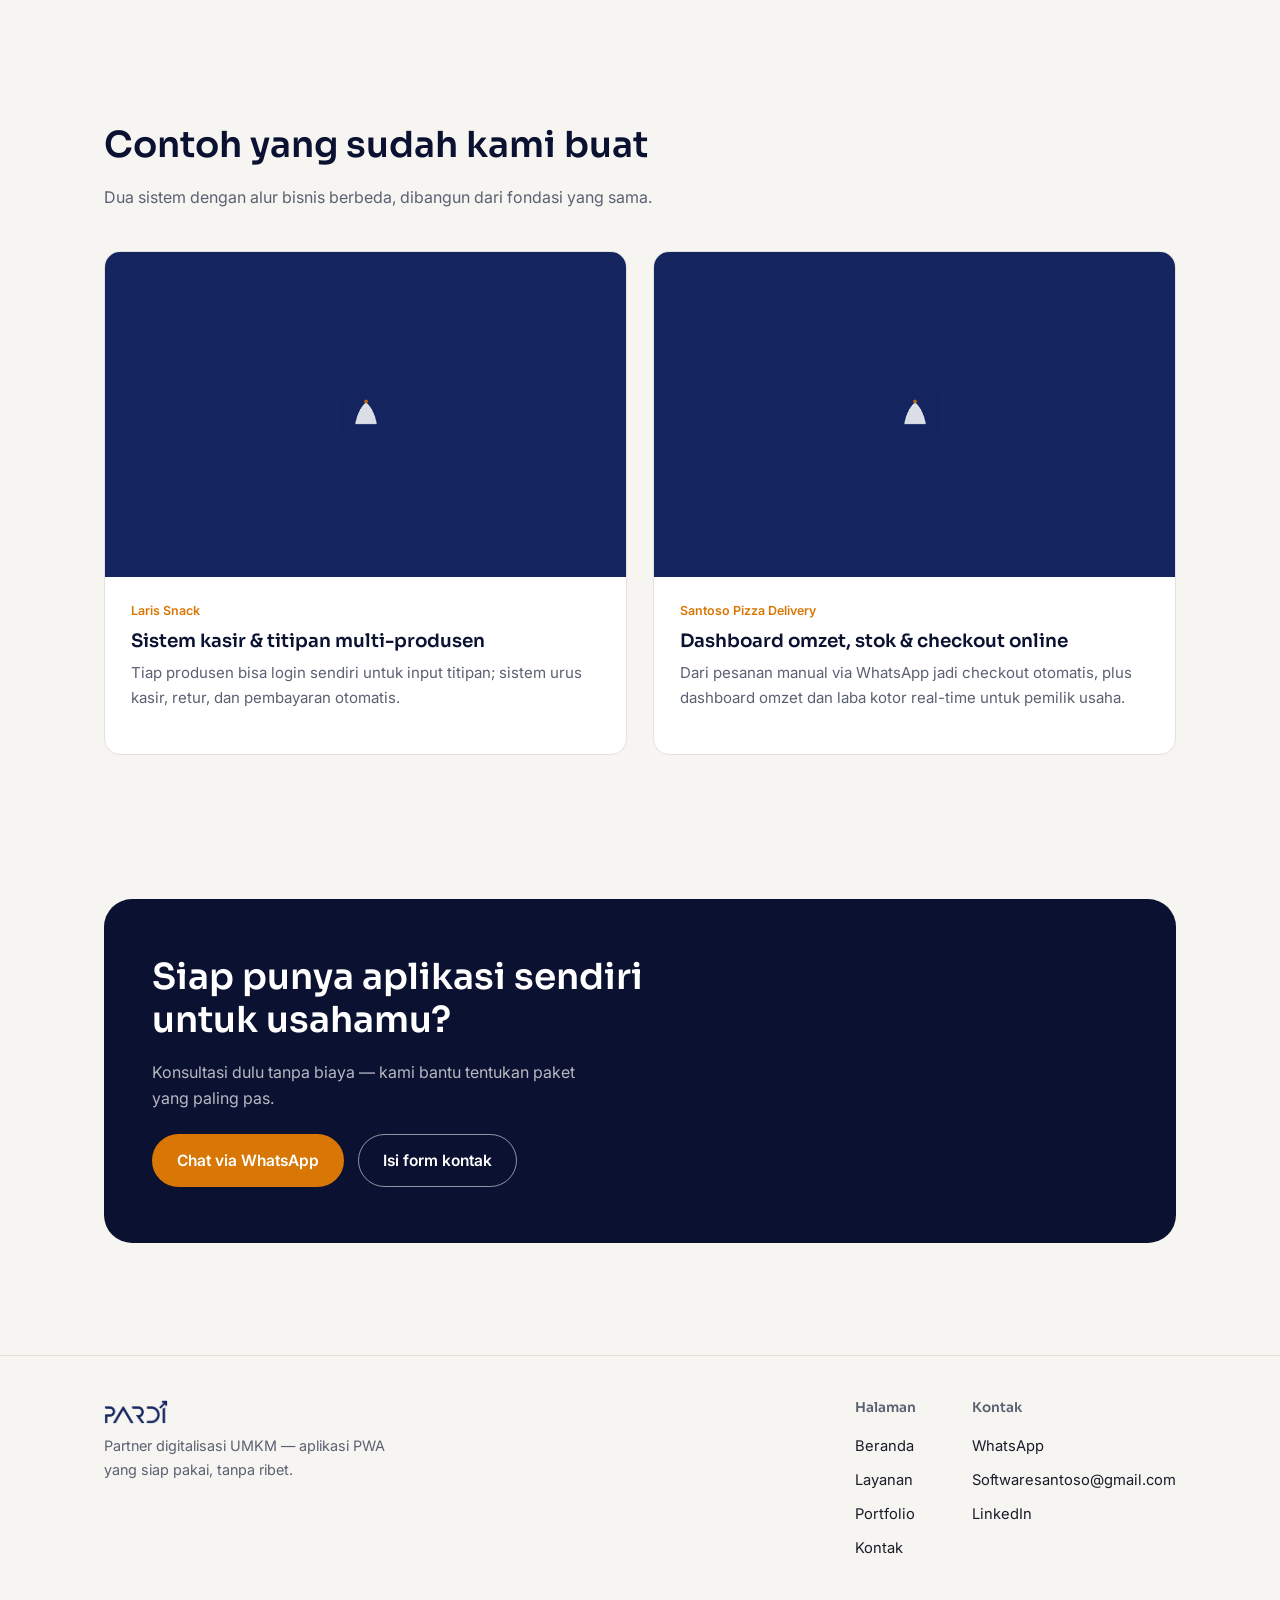
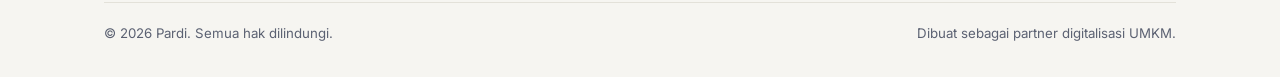
==== commit 8b343672: "pesan singkat soal perubahan apa" ====
--- a/index.html
+++ b/index.html
@@ -150,8 +150,8 @@
           </div>
           <div class="folio-body">
             <div class="folio-kicker">Santoso Pizza Delivery</div>
-            <h3>Checkout online &amp; link afiliator</h3>
-            <p>Dari pesanan manual via WhatsApp jadi checkout otomatis, lengkap dengan link afiliator untuk tim marketing.</p>
+            <h3>Dashboard omzet, stok &amp; checkout online</h3>
+            <p>Dari pesanan manual via WhatsApp jadi checkout otomatis, plus dashboard omzet dan laba kotor real-time untuk pemilik usaha.</p>
           </div>
         </a>
       </div>
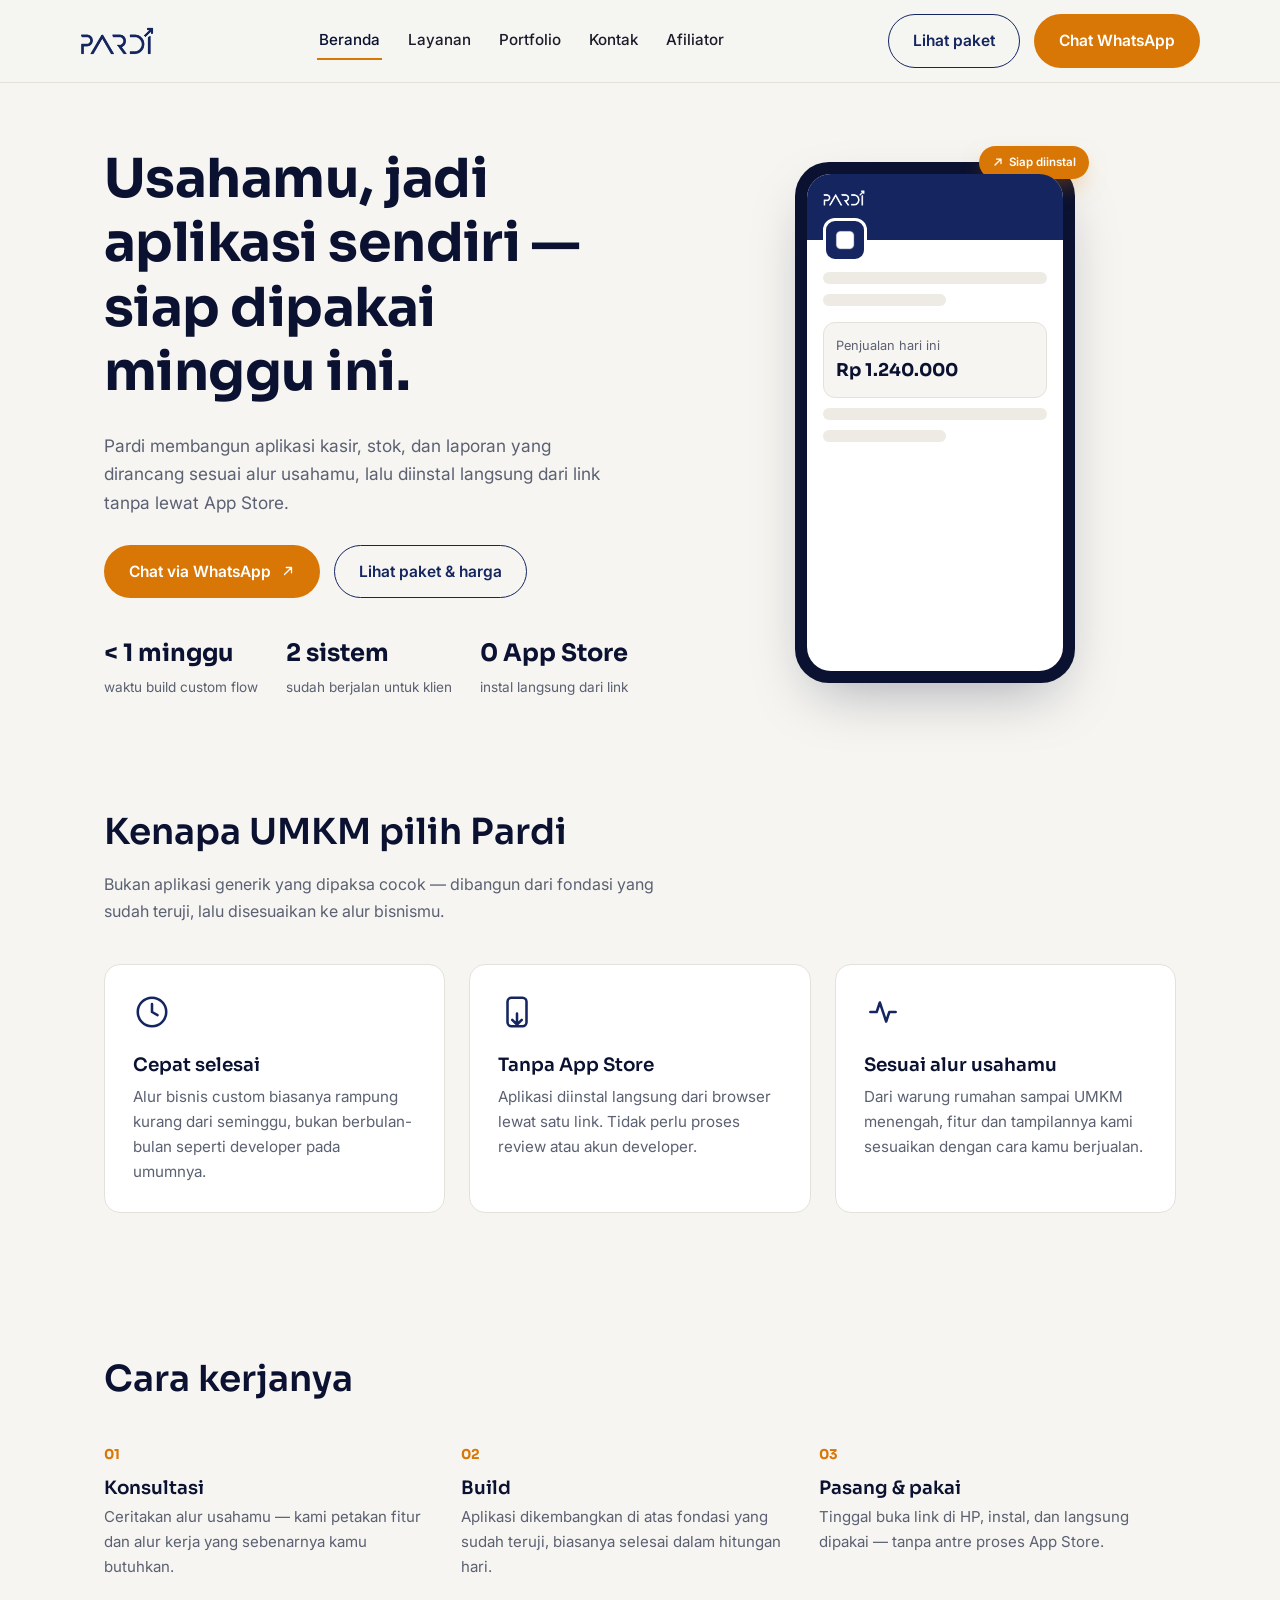
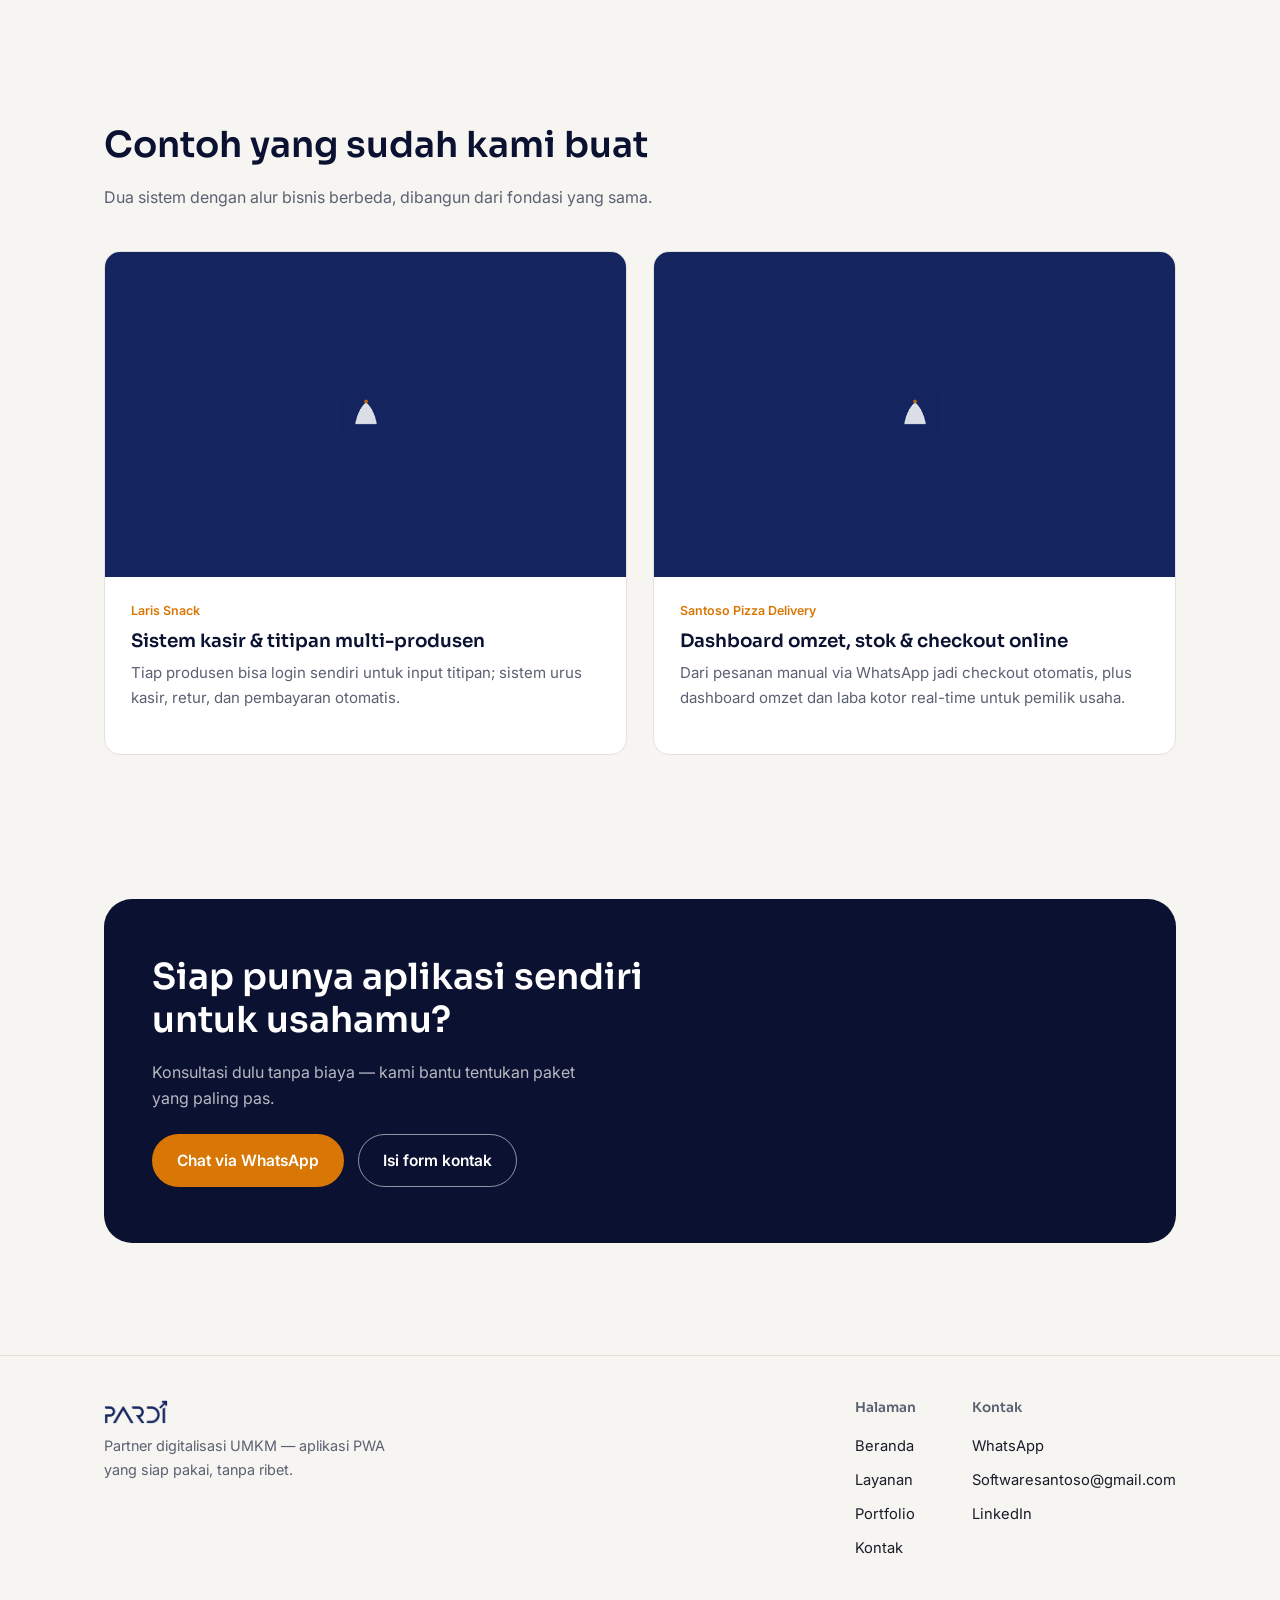
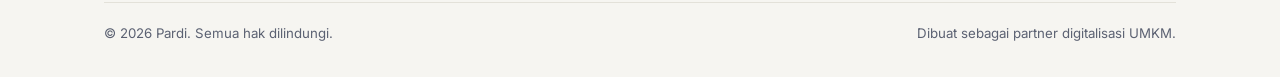
==== commit 71ab3df5: "Tambah halaman Afiliator: pendaftaran, dashboard, tracking referral" ====
--- a/index.html
+++ b/index.html
@@ -21,6 +21,7 @@
       <a href="layanan.html">Layanan</a>
       <a href="portfolio.html">Portfolio</a>
       <a href="kontak.html">Kontak</a>
+      <a href="afiliator.html">Afiliator</a>
     </nav>
     <div class="nav-cta">
       <a class="btn btn-outline" href="layanan.html">Lihat paket</a>
--- a/assets/css/style.css
+++ b/assets/css/style.css
@@ -75,7 +75,7 @@
 }
 .nav{display:flex; align-items:center; justify-content:space-between; padding:14px 0;}
 .nav-logo img{height:28px; width:auto;}
-.nav-links{display:flex; align-items:center; gap:32px;}
+.nav-links{display:flex; align-items:center; gap:24px;}
 .nav-links a{font-weight:500; font-size:.95rem; color:var(--ink); padding:6px 2px; border-bottom:2px solid transparent;}
 .nav-links a:hover, .nav-links a[aria-current="page"]{border-color:var(--amber-500); color:var(--navy-900);}
 .nav-cta{display:flex; align-items:center; gap:14px;}
@@ -232,3 +232,54 @@
 .direct-item p{margin:0; color:var(--ink-muted); font-size:.9rem;}
 .form-success{display:none; background:#EDF7EE; border:1px solid #BFE3C4; color:#1E5B2A; padding:14px 16px; border-radius:10px; font-size:.9rem; margin-bottom:18px;}
 .form-success.show{display:block;}
+
+/* ---------- Affiliate page ---------- */
+.aff-auth-card{max-width:420px; margin:36px auto 0; background:var(--white); border:1px solid var(--border); border-radius:var(--radius-md); padding:30px 26px;}
+.aff-auth-card h2{font-size:1.2rem; margin-bottom:4px;}
+.aff-auth-card .sub{color:var(--ink-muted); font-size:.9rem; margin-bottom:18px;}
+.aff-toggle{text-align:center; font-size:.85rem; color:var(--ink-muted); margin-top:14px;}
+.aff-toggle button{background:none; border:none; color:var(--navy-700); font-weight:600; padding:0; cursor:pointer;}
+
+.aff-dashboard{margin-top:8px;}
+.aff-topbar{display:flex; justify-content:space-between; align-items:center; margin-bottom:22px; flex-wrap:wrap; gap:10px;}
+.aff-topbar h2{font-size:1.15rem; margin:0;}
+.aff-topbar .logout{background:none; border:1.5px solid var(--border); color:var(--ink-muted); padding:8px 16px; border-radius:999px; font-size:.85rem; cursor:pointer;}
+
+.aff-code-box{background:var(--navy-900); border-radius:var(--radius-md); padding:22px 24px; margin-bottom:20px; display:flex; justify-content:space-between; align-items:center; flex-wrap:wrap; gap:16px;}
+.aff-code-box .label{color:rgba(255,255,255,.65); font-size:.8rem; margin-bottom:4px;}
+.aff-code-box .code{color:#fff; font-family:'Sora',sans-serif; font-weight:700; font-size:1.3rem; letter-spacing:.02em;}
+.aff-code-actions{display:flex; gap:10px; flex-wrap:wrap;}
+.aff-code-actions button, .aff-code-actions a{
+  border-radius:999px; padding:10px 18px; font-size:.85rem; font-weight:600; border:none; cursor:pointer;
+  display:inline-flex; align-items:center; gap:6px;
+}
+.aff-copy-btn{background:rgba(255,255,255,.14); color:#fff;}
+.aff-wa-btn{background:var(--amber-500); color:#fff;}
+
+.aff-metric-grid{display:grid; grid-template-columns:repeat(3,1fr); gap:14px; margin-bottom:24px;}
+@media (max-width:700px){ .aff-metric-grid{grid-template-columns:1fr 1fr;} }
+.aff-metric{background:var(--white); border:1px solid var(--border); border-radius:var(--radius-md); padding:16px 18px;}
+.aff-metric .l{font-size:.78rem; color:var(--ink-muted); margin-bottom:4px;}
+.aff-metric .v{font-family:'Sora',sans-serif; font-weight:700; font-size:1.25rem; color:var(--navy-900);}
+
+.aff-section-title{font-size:1rem; font-weight:600; color:var(--navy-900); margin:26px 0 12px;}
+
+.aff-materials{display:grid; grid-template-columns:repeat(3,1fr); gap:12px;}
+@media (max-width:700px){ .aff-materials{grid-template-columns:1fr;} }
+.aff-material-card{background:var(--white); border:1px solid var(--border); border-radius:var(--radius-md); padding:16px; text-align:center;}
+.aff-material-card a{display:block; margin-top:10px; font-size:.85rem; font-weight:600; color:var(--navy-700);}
+
+.aff-table{width:100%; border-collapse:collapse; background:var(--white); border:1px solid var(--border); border-radius:var(--radius-md); overflow:hidden;}
+.aff-table th, .aff-table td{padding:12px 14px; text-align:left; font-size:.86rem; border-bottom:1px solid var(--border);}
+.aff-table th{background:var(--paper); color:var(--ink-muted); font-weight:600; font-size:.78rem;}
+.aff-table td{color:var(--ink);}
+.aff-status{display:inline-block; padding:3px 10px; border-radius:999px; font-size:.75rem; font-weight:600;}
+.aff-status.baru{background:#EAF2FF; color:#1D4ED8;}
+.aff-status.proses{background:#FFF3D6; color:#92600A;}
+.aff-status.closing{background:#E4F7E9; color:#1E7B34;}
+.aff-status.batal{background:#FBE4E1; color:#B42318;}
+.aff-empty{padding:26px; text-align:center; color:var(--ink-muted); font-size:.9rem; background:var(--white); border:1px dashed var(--border); border-radius:var(--radius-md);}
+
+.aff-payout-box{background:var(--paper); border:1px solid var(--border); border-radius:var(--radius-md); padding:20px; margin-top:24px; display:flex; justify-content:space-between; align-items:center; flex-wrap:wrap; gap:14px;}
+.aff-payout-box p{margin:0; font-size:.88rem; color:var(--ink-muted); max-width:38ch;}
+.aff-ref-badge{display:inline-flex; align-items:center; gap:8px; background:var(--amber-100); color:#92600A; border-radius:999px; padding:8px 16px; font-size:.85rem; font-weight:600; margin-bottom:16px;}
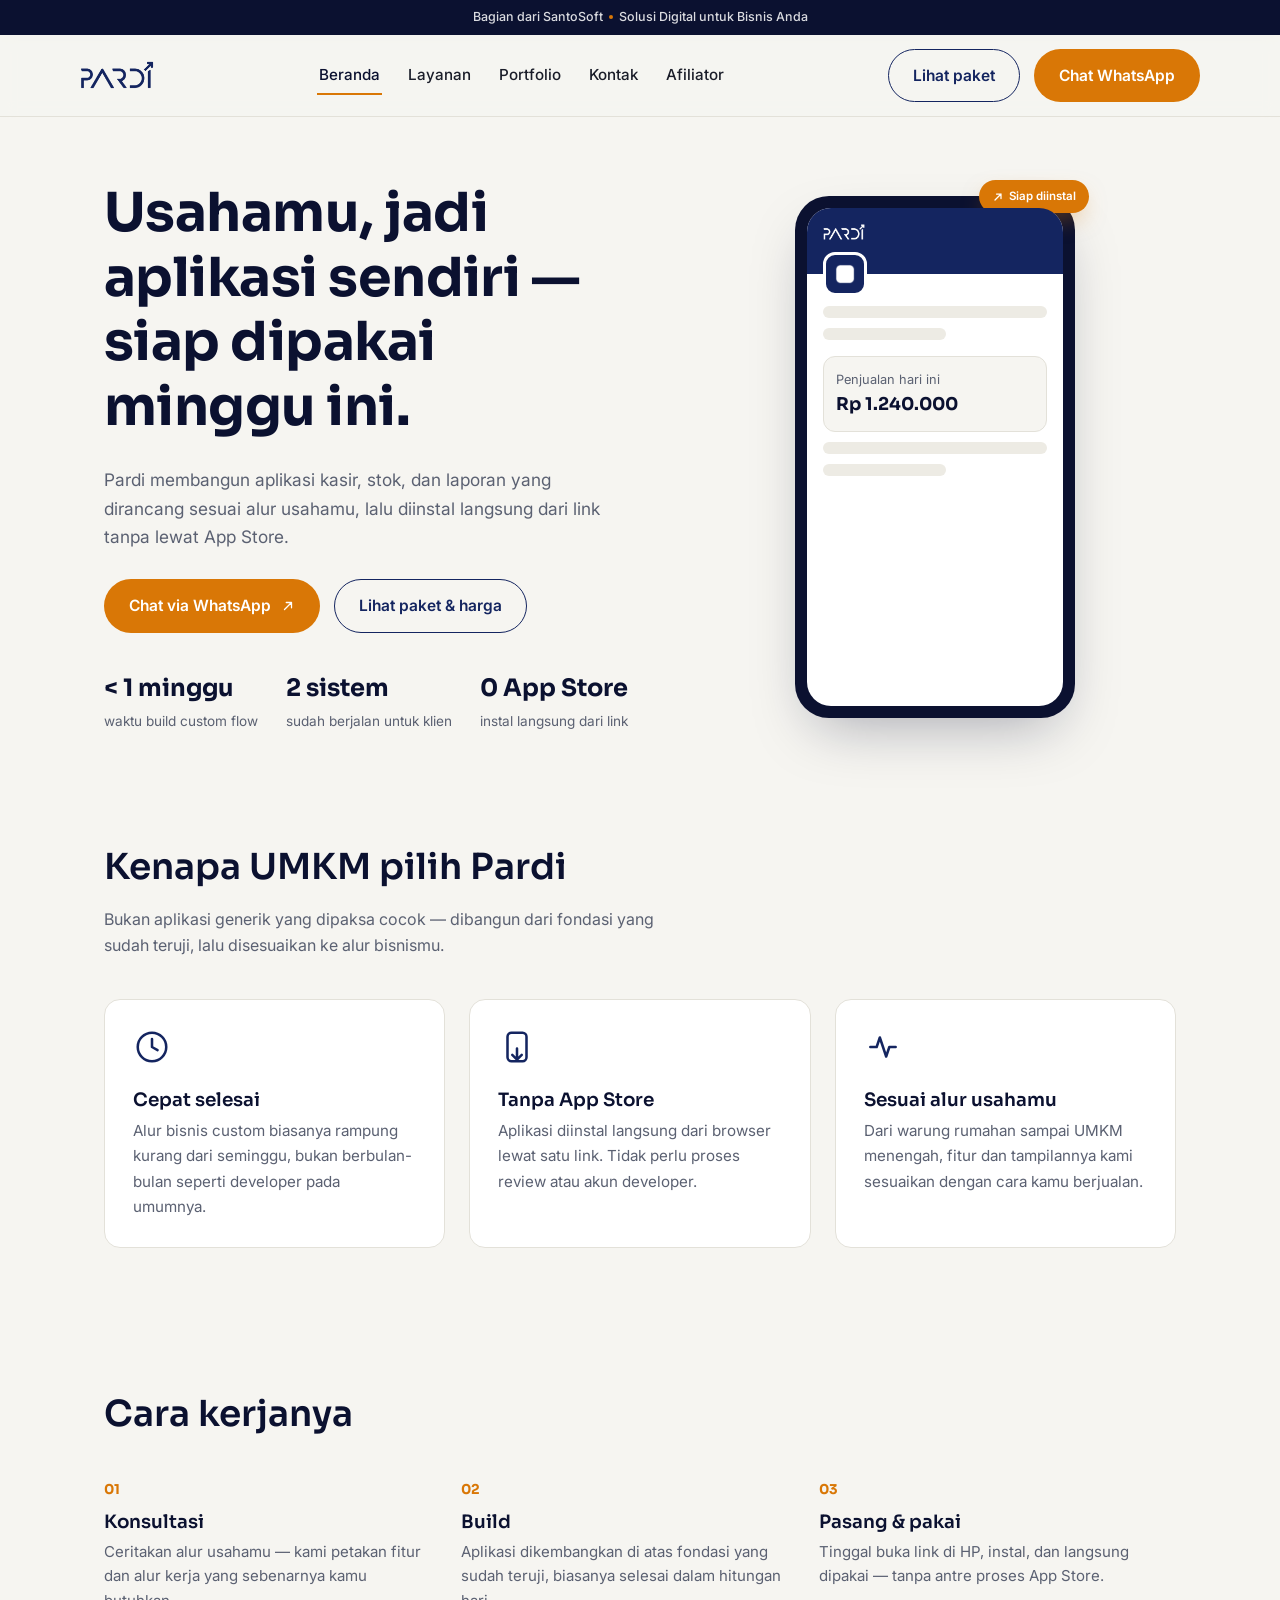
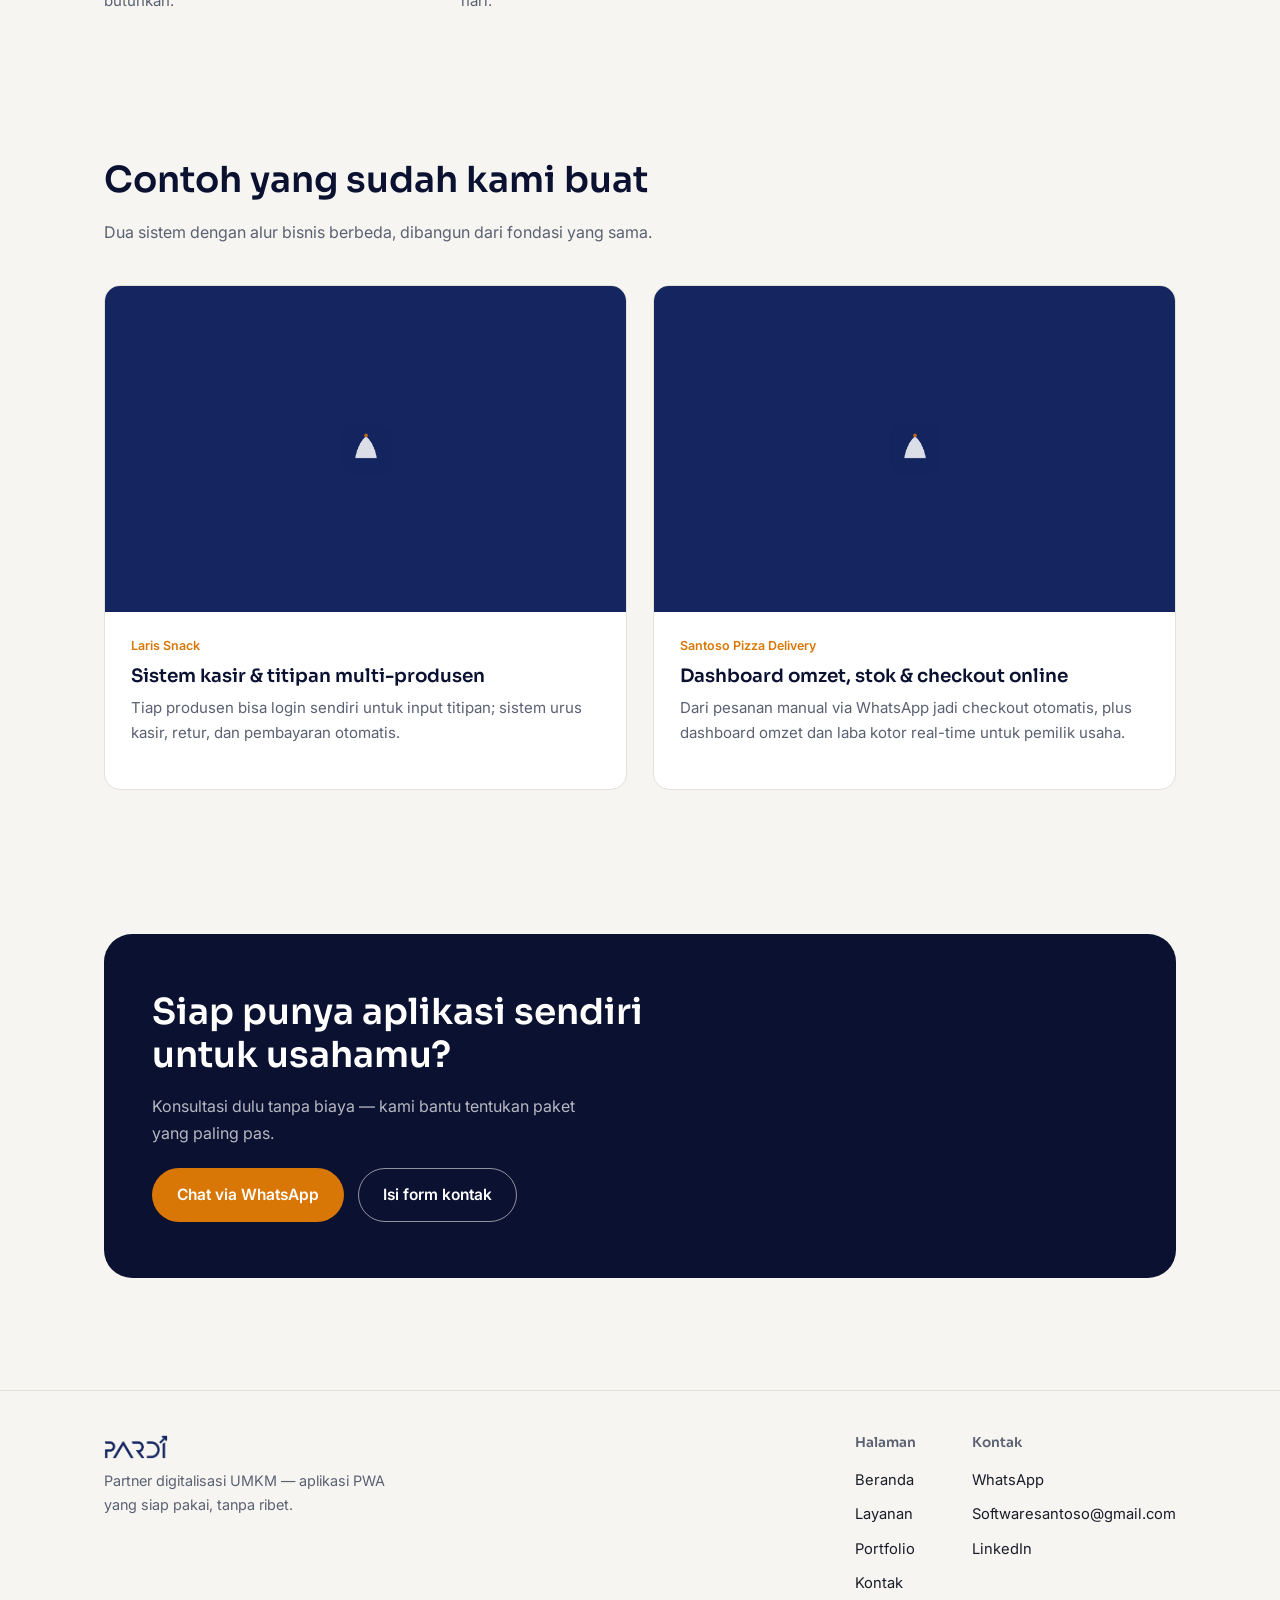
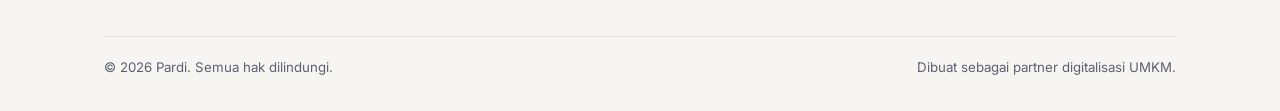
==== commit 2fae34dd: "Tambah strip SantoSoft & tag layanan pada referral" ====
--- a/index.html
+++ b/index.html
@@ -13,6 +13,7 @@
 </head>
 <body>
 
+<div class="brand-strip"><div class="wrap"><a href="https://santosoft-website.pages.dev" target="_blank" rel="noopener">Bagian dari SantoSoft <span class="dot"></span> Solusi Digital untuk Bisnis Anda</a></div></div>
 <header class="site-header">
   <div class="wrap nav">
     <a href="index.html" class="nav-logo"><img src="assets/img/logo-pardi-navy.png" alt="Pardi"></a>
@@ -25,7 +26,7 @@
     </nav>
     <div class="nav-cta">
       <a class="btn btn-outline" href="layanan.html">Lihat paket</a>
-      <a class="btn btn-primary" href="https://wa.me/6281200000000" target="_blank" rel="noopener">Chat WhatsApp</a>
+      <a class="btn btn-primary" href="https://wa.me/6281212551846" target="_blank" rel="noopener">Chat WhatsApp</a>
       <button class="nav-toggle" aria-label="Buka menu" aria-expanded="false"><span></span><span></span><span></span></button>
     </div>
   </div>
@@ -39,7 +40,7 @@
         <h1>Usahamu, jadi aplikasi sendiri — siap dipakai minggu ini.</h1>
         <p class="hero-sub">Pardi membangun aplikasi kasir, stok, dan laporan yang dirancang sesuai alur usahamu, lalu diinstal langsung dari link tanpa lewat App Store.</p>
         <div class="hero-ctas">
-          <a class="btn btn-primary" href="https://wa.me/6281200000000" target="_blank" rel="noopener">
+          <a class="btn btn-primary" href="https://wa.me/6281212551846" target="_blank" rel="noopener">
             Chat via WhatsApp
             <svg class="btn-arrow" width="14" height="14" viewBox="0 0 24 24" fill="none"><path d="M6 18L18 6M18 6H9M18 6V15" stroke="currentColor" stroke-width="2.2" stroke-linecap="round" stroke-linejoin="round"/></svg>
           </a>
@@ -165,7 +166,7 @@
         <h2>Siap punya aplikasi sendiri untuk usahamu?</h2>
         <p>Konsultasi dulu tanpa biaya — kami bantu tentukan paket yang paling pas.</p>
         <div class="hero-ctas">
-          <a class="btn btn-primary" href="https://wa.me/6281200000000" target="_blank" rel="noopener">Chat via WhatsApp</a>
+          <a class="btn btn-primary" href="https://wa.me/6281212551846" target="_blank" rel="noopener">Chat via WhatsApp</a>
           <a class="btn btn-outline on-dark" href="kontak.html">Isi form kontak</a>
         </div>
       </div>
@@ -191,7 +192,7 @@
         </div>
         <div class="footer-col">
           <h4>Kontak</h4>
-          <a href="https://wa.me/6281200000000" target="_blank" rel="noopener">WhatsApp</a>
+          <a href="https://wa.me/6281212551846" target="_blank" rel="noopener">WhatsApp</a>
           <a href="mailto:Softwaresantoso@gmail.com">Softwaresantoso@gmail.com</a>
           <a href="#" target="_blank" rel="noopener">LinkedIn</a>
         </div>
--- a/assets/css/style.css
+++ b/assets/css/style.css
@@ -283,3 +283,10 @@
 .aff-payout-box{background:var(--paper); border:1px solid var(--border); border-radius:var(--radius-md); padding:20px; margin-top:24px; display:flex; justify-content:space-between; align-items:center; flex-wrap:wrap; gap:14px;}
 .aff-payout-box p{margin:0; font-size:.88rem; color:var(--ink-muted); max-width:38ch;}
 .aff-ref-badge{display:inline-flex; align-items:center; gap:8px; background:var(--amber-100); color:#92600A; border-radius:999px; padding:8px 16px; font-size:.85rem; font-weight:600; margin-bottom:16px;}
+
+/* ---------- Parent brand strip ---------- */
+.brand-strip{background:var(--navy-900); padding:7px 0;}
+.brand-strip .wrap{display:flex; align-items:center; justify-content:center; gap:6px;}
+.brand-strip a{color:rgba(255,255,255,.85); font-size:.78rem; font-weight:500; display:inline-flex; align-items:center; gap:6px;}
+.brand-strip a:hover{color:#fff;}
+.brand-strip .dot{width:4px; height:4px; border-radius:50%; background:var(--amber-500);}
